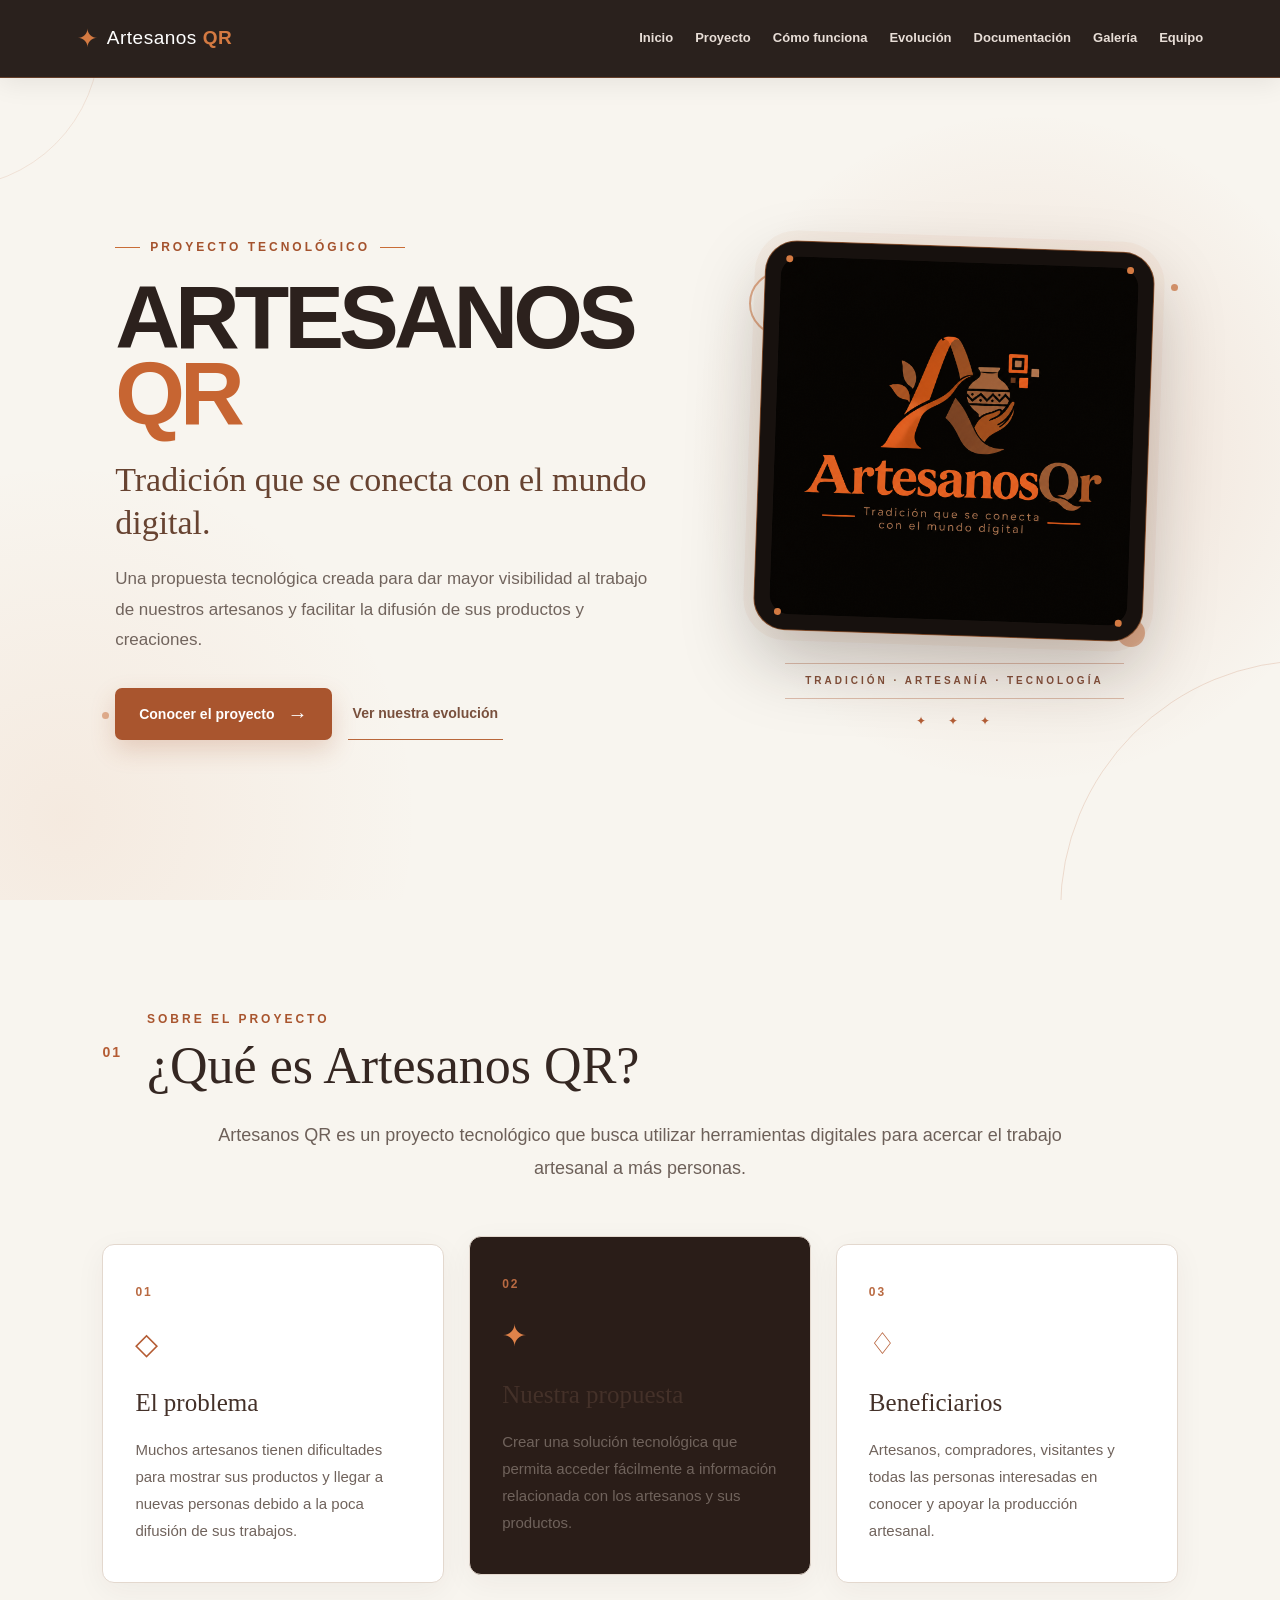
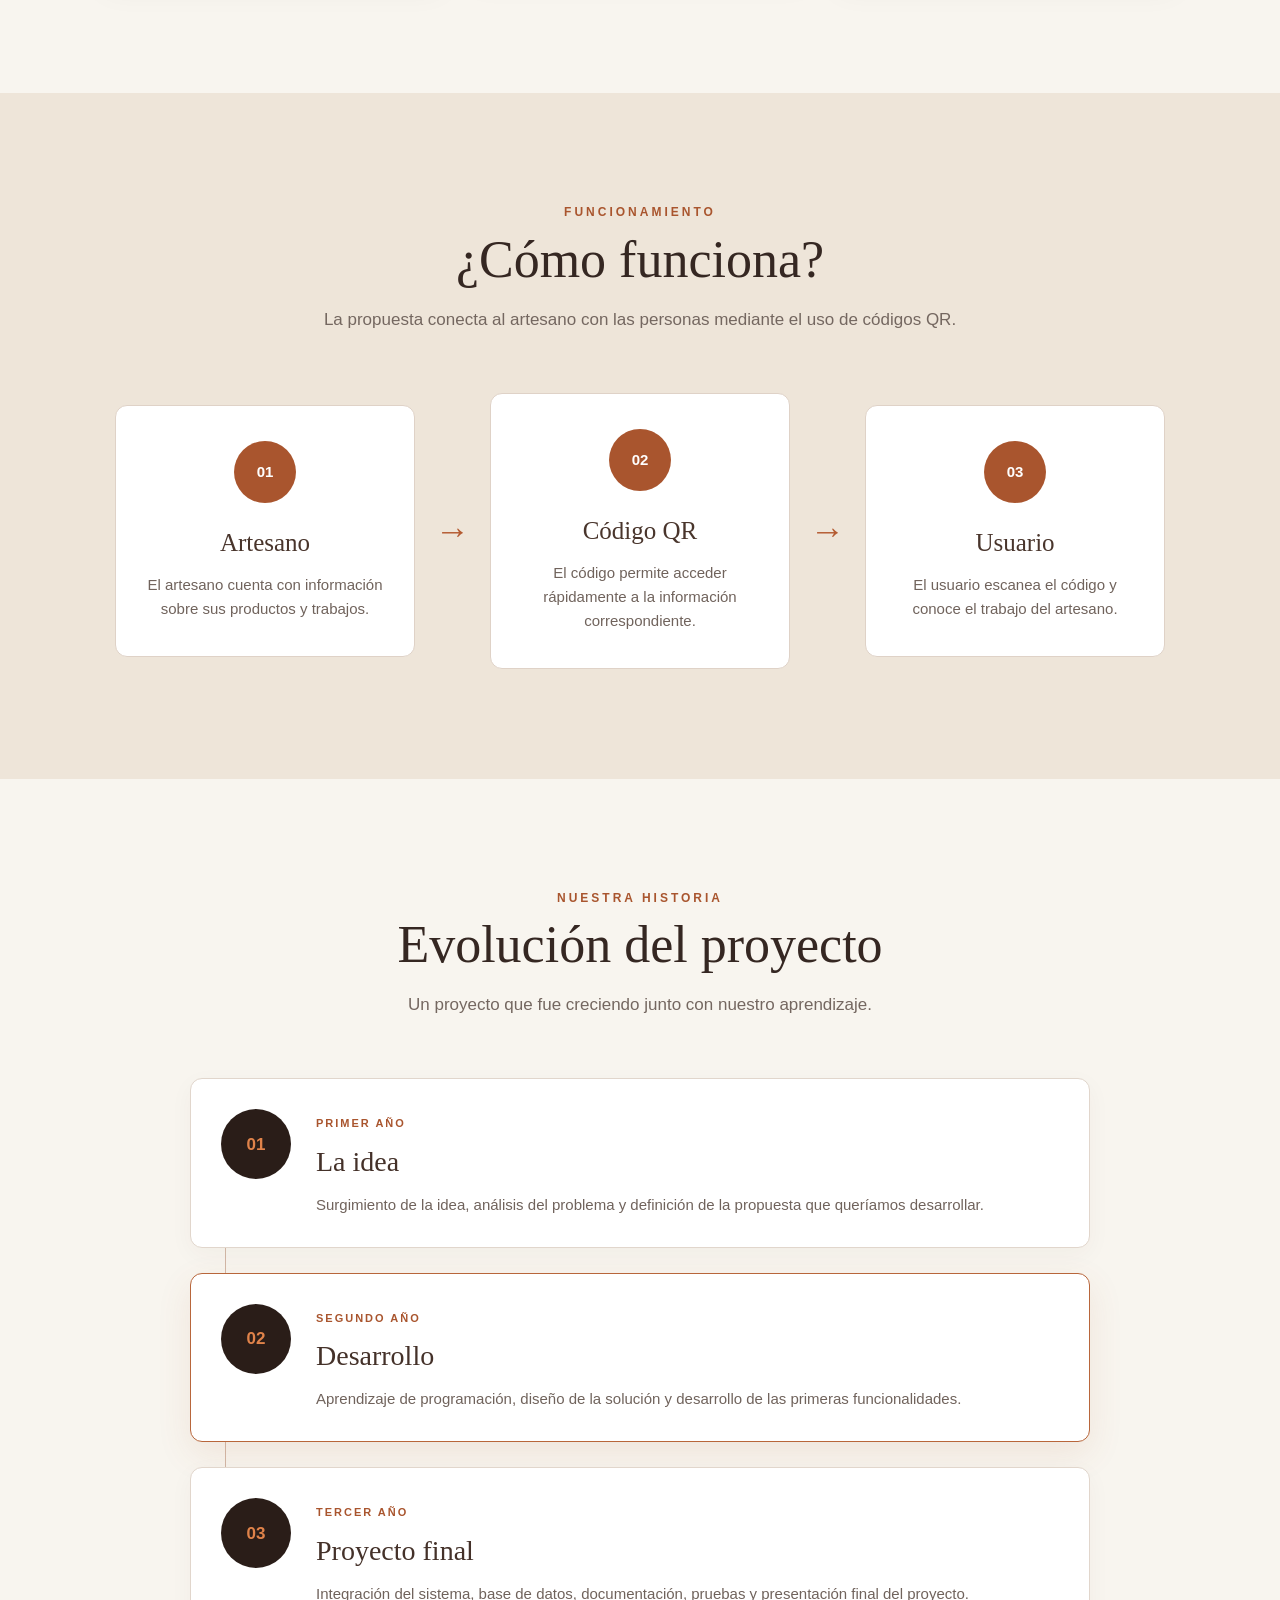
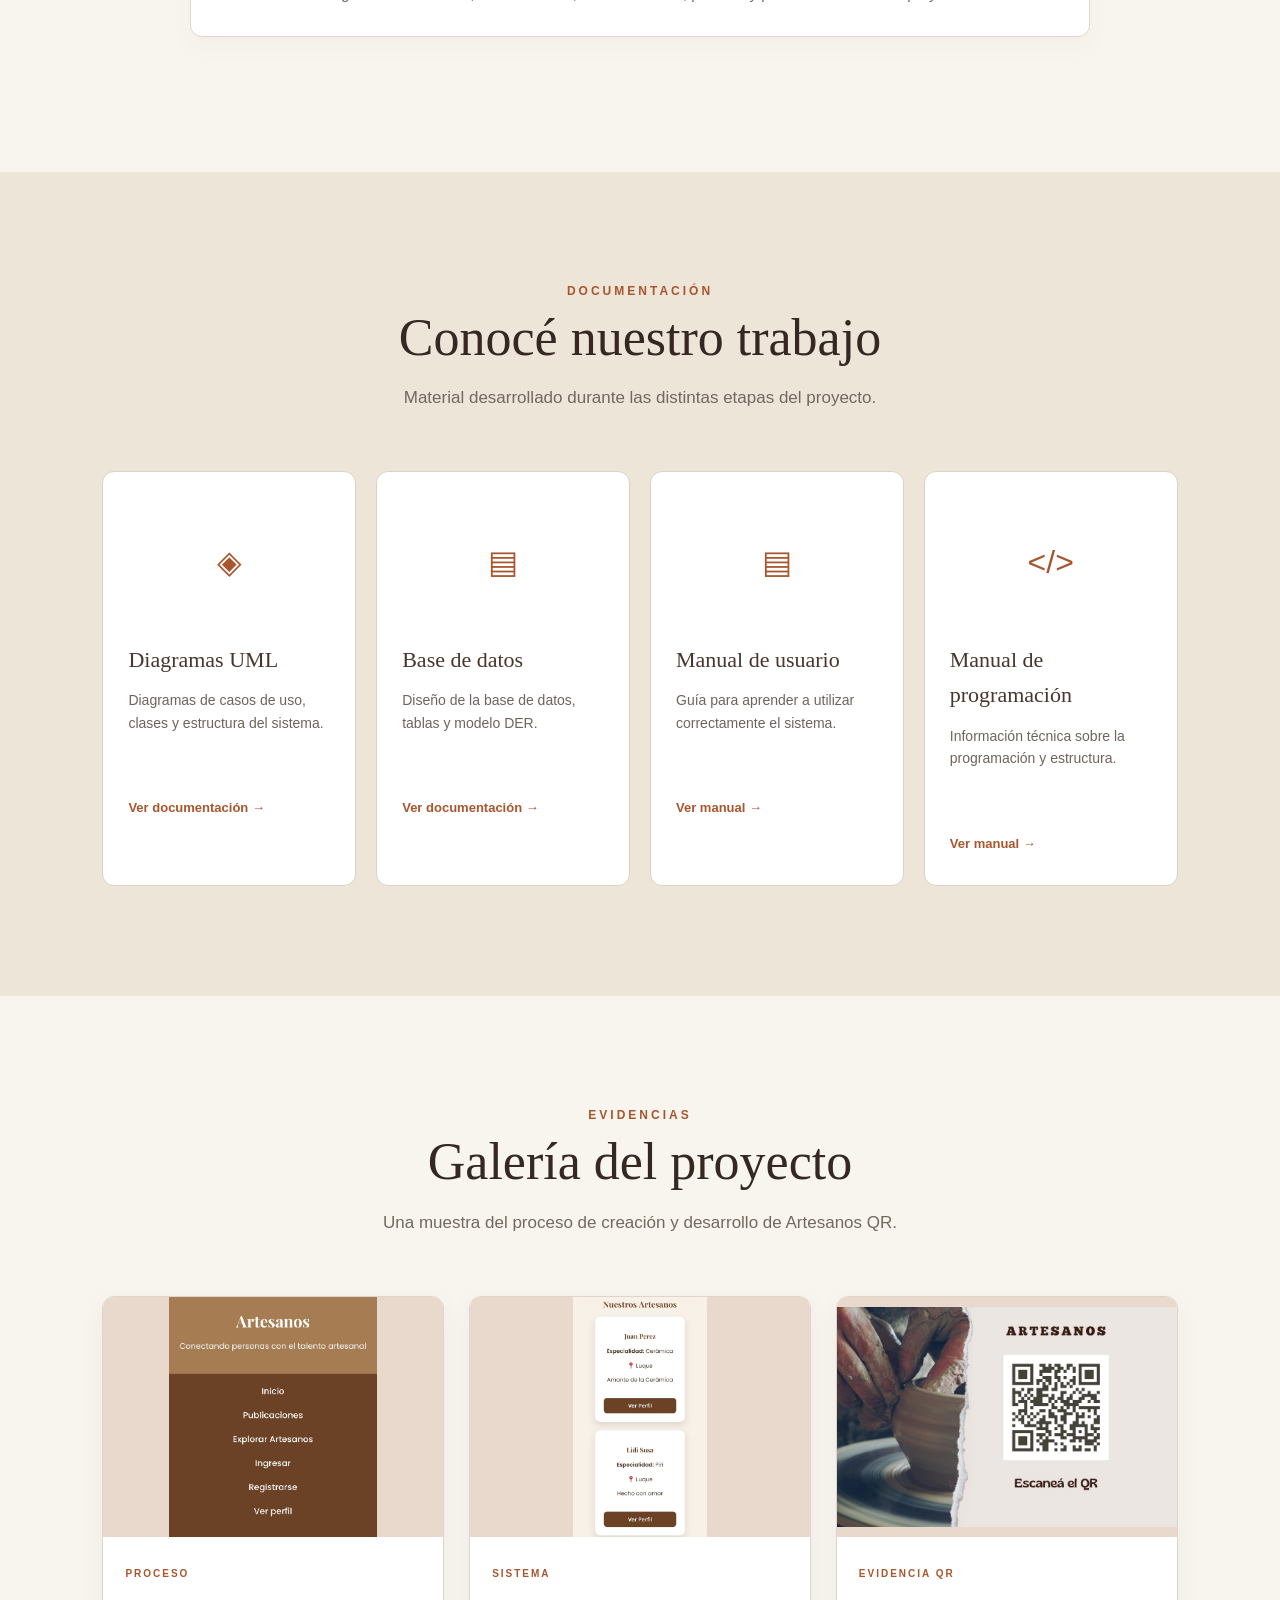
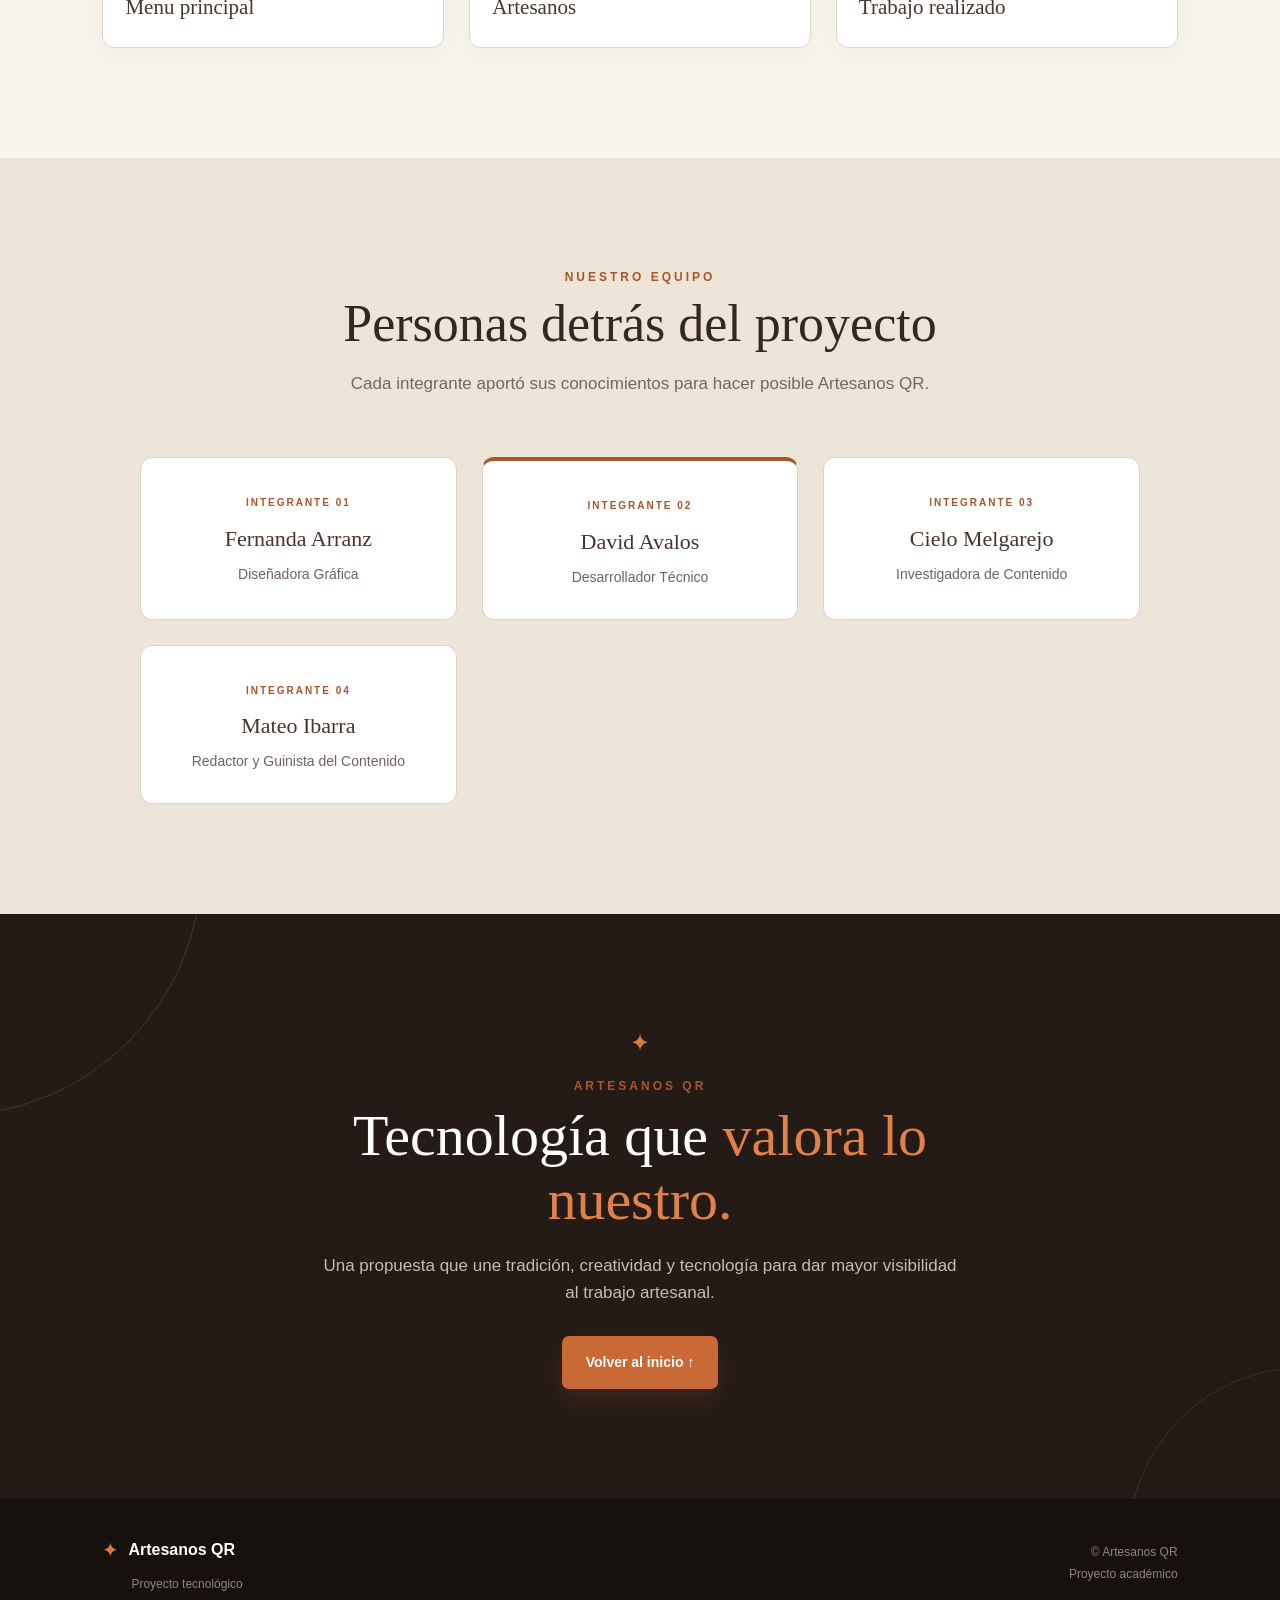
==== index.html @ 327ef27e "Add files via upload" ====
<!DOCTYPE html>
<html lang="es">

<head>

    <meta charset="UTF-8">

    <meta name="viewport" content="width=device-width, initial-scale=1.0">

    <meta
        name="description"
        content="Artesanos QR - Proyecto tecnologico para dar mayor visibilidad al trabajo artesanal."
    >

    <title>Artesanos QR | Proyecto Tecnologico</title>

    <link rel="stylesheet" href="estilos.css">

</head>


<body>


    <!-- ==================================================
         NAVEGACIÓN
    =================================================== -->

    <header class="navbar">

        <a href="#inicio" class="marca">

            <span class="marca-simbolo">✦</span>

            <span class="marca-texto">
                Artesanos <strong>QR</strong>
            </span>

        </a>


        <nav class="menu">

            <a href="#inicio">Inicio</a>

            <a href="#proyecto">Proyecto</a>

            <a href="#funciona">Cómo funciona</a>

            <a href="#evolucion">Evolución</a>

            <a href="#documentacion">Documentación</a>

            <a href="#galeria">Galería</a>

            <a href="#equipo">Equipo</a>

        </nav>

    </header>



    <!-- ==================================================
         CONTENIDO PRINCIPAL
    =================================================== -->

    <main>


        <!-- ==================================================
             PORTADA
        =================================================== -->

        <section id="inicio" class="hero">


            <!-- DECORACIONES DE FONDO -->

            <div class="forma forma-1"></div>

            <div class="forma forma-2"></div>

            <div class="punto punto-1"></div>

            <div class="punto punto-2"></div>


            <!-- TEXTO -->

            <div class="hero-contenido">

                <div class="pequeno-titulo">

                    <span></span>

                    PROYECTO TECNOLÓGICO

                    <span></span>

                </div>


                <h1>

                    ARTESANOS

                    <strong>QR</strong>

                </h1>


                <h2>
                    Tradición que se conecta
                    con el mundo digital.
                </h2>


                <p class="hero-descripcion">

                    Una propuesta tecnológica creada para
                    dar mayor visibilidad al trabajo de nuestros
                    artesanos y facilitar la difusión de sus
                    productos y creaciones.

                </p>


                <div class="hero-botones">

                    <a href="#proyecto" class="boton">

                        Conocer el proyecto

                        <span>→</span>

                    </a>


                    <a href="#evolucion" class="boton-secundario">

                        Ver nuestra evolución

                    </a>

                </div>

            </div>



            <!-- LOGO -->

            <div class="hero-logo">


                <div class="ornamento ornamento-1"></div>

                <div class="ornamento ornamento-2"></div>


                <div class="logo-marco">

                    <div class="logo-linea">

                        <span></span>

                        <span></span>

                    </div>


                    <img
                        src="img/logo.png"
                        alt="Logo de Artesanos QR"
                        class="logo-principal"
                    >


                    <div class="logo-linea">

                        <span></span>

                        <span></span>

                    </div>

                </div>


                <p class="frase-logo">

                    TRADICIÓN · ARTESANÍA · TECNOLOGÍA

                </p>


                <div class="estrellitas">

                    ✦ &nbsp; ✦ &nbsp; ✦

                </div>

            </div>

        </section>



        <!-- ==================================================
             PROYECTO
        =================================================== -->

        <section id="proyecto" class="seccion">


            <div class="encabezado-seccion">

                <span class="numero-seccion">
                    01
                </span>

                <div>

                    <p class="etiqueta">
                        SOBRE EL PROYECTO
                    </p>

                    <h2>
                        ¿Qué es Artesanos QR?
                    </h2>

                </div>

            </div>


            <p class="introduccion">

                Artesanos QR es un proyecto tecnológico que busca
                utilizar herramientas digitales para acercar el
                trabajo artesanal a más personas.

            </p>


            <div class="tarjetas">


                <article class="tarjeta">

                    <div class="tarjeta-numero">
                        01
                    </div>

                    <div class="tarjeta-icono">
                        ◇
                    </div>

                    <h3>
                        El problema
                    </h3>

                    <p>

                        Muchos artesanos tienen dificultades para
                        mostrar sus productos y llegar a nuevas
                        personas debido a la poca difusión de
                        sus trabajos.

                    </p>

                </article>



                <article class="tarjeta tarjeta-destacada">

                    <div class="tarjeta-numero">
                        02
                    </div>

                    <div class="tarjeta-icono">
                        ✦
                    </div>

                    <h3>
                        Nuestra propuesta
                    </h3>

                    <p>

                        Crear una solución tecnológica que permita
                        acceder fácilmente a información relacionada
                        con los artesanos y sus productos.

                    </p>

                </article>



                <article class="tarjeta">

                    <div class="tarjeta-numero">
                        03
                    </div>

                    <div class="tarjeta-icono">
                        ♢
                    </div>

                    <h3>
                        Beneficiarios
                    </h3>

                    <p>

                        Artesanos, compradores, visitantes y todas
                        las personas interesadas en conocer y apoyar
                        la producción artesanal.

                    </p>

                </article>


            </div>

        </section>



        <!-- ==================================================
             CÓMO FUNCIONA
        =================================================== -->

        <section id="funciona" class="seccion seccion-crema">


            <div class="titulo-centro">

                <p class="etiqueta">
                    FUNCIONAMIENTO
                </p>

                <h2>
                    ¿Cómo funciona?
                </h2>

                <p>

                    La propuesta conecta al artesano con las
                    personas mediante el uso de códigos QR.

                </p>

            </div>


            <div class="pasos">


                <article class="paso">

                    <div class="paso-circulo">
                        01
                    </div>

                    <h3>
                        Artesano
                    </h3>

                    <p>

                        El artesano cuenta con información
                        sobre sus productos y trabajos.

                    </p>

                </article>


                <div class="paso-flecha">
                    →
                </div>


                <article class="paso">

                    <div class="paso-circulo">
                        02
                    </div>

                    <h3>
                        Código QR
                    </h3>

                    <p>

                        El código permite acceder rápidamente
                        a la información correspondiente.

                    </p>

                </article>


                <div class="paso-flecha">
                    →
                </div>


                <article class="paso">

                    <div class="paso-circulo">
                        03
                    </div>

                    <h3>
                        Usuario
                    </h3>

                    <p>

                        El usuario escanea el código y conoce
                        el trabajo del artesano.

                    </p>

                </article>


            </div>

        </section>



        <!-- ==================================================
             EVOLUCIÓN
        =================================================== -->

        <section id="evolucion" class="seccion">


            <div class="titulo-centro">

                <p class="etiqueta">
                    NUESTRA HISTORIA
                </p>

                <h2>
                    Evolución del proyecto
                </h2>

                <p>

                    Un proyecto que fue creciendo junto con
                    nuestro aprendizaje.

                </p>

            </div>


            <div class="timeline">


                <article class="timeline-item">

                    <div class="timeline-año">
                        01
                    </div>

                    <div class="timeline-contenido">

                        <span>
                            PRIMER AÑO
                        </span>

                        <h3>
                            La idea
                        </h3>

                        <p>

                            Surgimiento de la idea, análisis del
                            problema y definición de la propuesta
                            que queríamos desarrollar.

                        </p>

                    </div>

                </article>



                <article class="timeline-item timeline-destacado">

                    <div class="timeline-año">
                        02
                    </div>

                    <div class="timeline-contenido">

                        <span>
                            SEGUNDO AÑO
                        </span>

                        <h3>
                            Desarrollo
                        </h3>

                        <p>

                            Aprendizaje de programación, diseño
                            de la solución y desarrollo de las
                            primeras funcionalidades.

                        </p>

                    </div>

                </article>



                <article class="timeline-item">

                    <div class="timeline-año">
                        03
                    </div>

                    <div class="timeline-contenido">

                        <span>
                            TERCER AÑO
                        </span>

                        <h3>
                            Proyecto final
                        </h3>

                        <p>

                            Integración del sistema, base de datos,
                            documentación, pruebas y presentación
                            final del proyecto.

                        </p>

                    </div>

                </article>


            </div>

        </section>



        <!-- ==================================================
             DOCUMENTACIÓN
        =================================================== -->

        <section id="documentacion" class="seccion seccion-crema">


            <div class="titulo-centro">

                <p class="etiqueta">
                    DOCUMENTACIÓN
                </p>

                <h2>
                    Conocé nuestro trabajo
                </h2>

                <p>

                    Material desarrollado durante las distintas
                    etapas del proyecto.

                </p>

            </div>


            <div class="documentos">


                <article class="documento">

                    <div class="documento-icono">
                        ◈
                    </div>

                    <h3>
                        Diagramas UML
                    </h3>

                    <p>

                        Diagramas de casos de uso,
                        clases y estructura del sistema.

                    </p>

                    <button type="button" class="boton-documentacion" onclick="abrirUML()">Ver documentación →</button>

                </article>



                <article class="documento">

                    <div class="documento-icono">
                         ▤
                    </div>

                    <h3>
                        Base de datos
                    </h3>

                    <p>
                        Diseño de la base de datos,
                        tablas y modelo DER.
                    </p>

                   
                    <button class="boton-documentacion" onclick="abrirDER()">
                          Ver documentación →
                    </button>

                </article>



                <article class="documento">

                    <div class="documento-icono">
                        ▤
                    </div>

                    <h3>
                        Manual de usuario
                    </h3>

                    <p>

                        Guía para aprender a utilizar
                        correctamente el sistema.

                    </p>
                    <button class="boton-documentacion" onclick="abrirManualUsuario()"> 
    Ver manual →
</button>

                </article>



               <article class="documento">

    <div class="documento-icono"> 
        &lt;/&gt; 
    </div> 

    <h3> 
        Manual de programación 
    </h3> 

    <p> 
        Información técnica sobre la 
        programación y estructura. 
    </p> 

    <button class="boton-documentacion" onclick="abrirManualProgramacion()"> 
        Ver manual →
    </button> 

</article>


            </div>

        </section>



        <!-- ==================================================
             GALERÍA
        =================================================== -->

        
<!-- GALERÍA -->
<section id="galeria" class="seccion">

    <div class="titulo-centro">
        <p class="etiqueta">EVIDENCIAS</p>
        <h2>Galería del proyecto</h2>
        <p>
            Una muestra del proceso de creación
            y desarrollo de Artesanos QR.
        </p>
    </div>

    <div class="galeria">

        <!-- IMAGEN 01 -->
        <article class="galeria-card">
            <div class="galeria-imagen">
                <img src="img/artesanos_menu.png"
                     alt="Menú principal de Artesanos QR">
            </div>

            <div class="galeria-texto">
                <span>PROCESO</span>
                <h3>Menu principal</h3>
            </div>
        </article>

        <!-- IMAGEN 02 -->
        <article class="galeria-card">
            <div class="galeria-imagen">
                <img src="img/nuestros_artesanos.png"
                     alt="Perfiles de nuestros artesanos">
            </div>

            <div class="galeria-texto">
                <span>SISTEMA</span>
                <h3>Artesanos</h3>
            </div>
        </article>

        <!-- IMAGEN 03 -->
        <article class="galeria-card">
            <div class="galeria-imagen">
                <img src="img/artesanos_qr.png"
                     alt="Trabajo realizado con código QR">
            </div>

            <div class="galeria-texto">
                <span>EVIDENCIA QR</span>
                <h3>Trabajo realizado</h3>
            </div>
        </article>

    </div>

</section>



        <!-- ==================================================
             EQUIPO
        =================================================== -->

        <section id="equipo" class="seccion seccion-crema">


            <div class="titulo-centro">

                <p class="etiqueta">
                    NUESTRO EQUIPO
                </p>

                <h2>
                    Personas detrás del proyecto
                </h2>

                <p>

                    Cada integrante aportó sus conocimientos
                    para hacer posible Artesanos QR.

                </p>

            </div>


            <div class="equipo">


                <article class="integrante">

                  
                    <span>
                        INTEGRANTE 01
                    </span>

                    <h3>
                        Fernanda Arranz
                    </h3>

                    <p>
                        Diseñadora Gráfica
                    </p>

                </article>



                <article class="integrante integrante-principal">

                

                    <span>
                        INTEGRANTE 02
                    </span>

                    <h3>
                        David Avalos
                    </h3>

                    <p>
                        Desarrollador Técnico
                    </p>

                </article>



                <article class="integrante">

                 

                    <span>
                        INTEGRANTE 03
                    </span>

                    <h3>
                        Cielo Melgarejo
                    </h3>

                    <p>
                        Investigadora de Contenido
                    </p>

                </article>


                  <article class="integrante">

                 

                    <span>
                        INTEGRANTE 04
                    </span>

                    <h3>
                        Mateo Ibarra
                    </h3>

                    <p>
                        Redactor y Guinista del Contenido
                    </p>

                </article>


            </div>

        </section>



        <!-- ==================================================
             CIERRE
        =================================================== -->

        <section class="cierre">


            <div class="cierre-decoracion">
                ✦
            </div>


            <p class="etiqueta">
                ARTESANOS QR
            </p>


            <h2>
                Tecnología que
                <span>valora lo nuestro.</span>
            </h2>


            <p>

                Una propuesta que une tradición, creatividad
                y tecnología para dar mayor visibilidad
                al trabajo artesanal.

            </p>


            <a href="#inicio" class="boton boton-claro">

                Volver al inicio

                ↑

            </a>


        </section>

    </main>



    <!-- ==================================================
         FOOTER
    =================================================== -->

    <footer class="footer">


        <div class="footer-marca">

            <span>✦</span>

            <strong>
                Artesanos QR
            </strong>

            <p>
                Proyecto tecnológico
            </p>

        </div>


        <div class="footer-info">

            <p>
                © <span id="anio"></span> Artesanos QR
            </p>

            <p>
                Proyecto académico
            </p>

        </div>


    </footer>



    <!-- JAVASCRIPT -->

    <script src="script.js"></script>


<!-- VENTANA DEL DER -->
<div id="ventanaDER" class="ventana-der">

    <div class="contenido-der">

        <button class="cerrar-der" onclick="cerrarDER()">×</button>

        <h2>Diagrama Entidad-Relación</h2>

        <img src="img/DER.png" alt="Diagrama Entidad-Relación">

    </div>

</div>

<script>
function abrirDER() {
    document.getElementById("ventanaDER").style.display = "flex";
}

function cerrarDER() {
    document.getElementById("ventanaDER").style.display = "none";
}
</script>
<!-- VENTANA DEL MANUAL DE PROGRAMACIÓN -->

<!-- ==================================================
     VENTANA DEL MANUAL DE PROGRAMACIÓN
================================================== -->

<div id="ventanaManualProgramacion" class="ventana-manual">

    <div class="contenido-manual">

        <button class="cerrar-manual"
                onclick="cerrarManualProgramacion()">
            ×
        </button>


        <h2>Manual de Programación</h2>

        <p class="subtitulo-manual">
            Proyecto Tecnológico Artesanos QR
        </p>


        <!-- INTRODUCCIÓN -->

        <section class="manual-seccion">

            <h3>1. Introducción</h3>

            <p>
                El presente Manual de Programación tiene como finalidad
                documentar los aspectos técnicos utilizados durante el
                desarrollo del proyecto Artesanos QR.
            </p>

            <p>
                En este manual se describe la estructura del proyecto,
                los lenguajes utilizados, la organización de los archivos
                y el funcionamiento de los principales componentes
                programados.
            </p>

        </section>


        <!-- OBJETIVOS -->

        <section class="manual-seccion">

            <h3>2. Objetivos del manual</h3>

            <p>
                El objetivo de este manual es facilitar la comprensión
                de la programación utilizada en el proyecto y permitir
                que otros integrantes puedan comprender, mantener y
                modificar el sistema.
            </p>

            <ul>

                <li>
                    Explicar la estructura general del proyecto.
                </li>

                <li>
                    Identificar las tecnologías utilizadas.
                </li>

                <li>
                    Explicar la función de los archivos principales.
                </li>

                <li>
                    Describir las funciones JavaScript.
                </li>

                <li>
                    Facilitar futuras modificaciones.
                </li>

            </ul>

        </section>


        <!-- TECNOLOGÍAS -->

        <section class="manual-seccion">

            <h3>3. Tecnologías utilizadas</h3>

            <p>
                Para el desarrollo de Artesanos QR se utilizaron
                tecnologías fundamentales para la creación de
                aplicaciones web.
            </p>


            <h4>HTML</h4>

            <p>
                HTML se utiliza para construir la estructura de la
                página web. Permite organizar títulos, párrafos,
                botones, imágenes, enlaces, secciones y otros
                elementos que forman parte de la interfaz.
            </p>


            <h4>CSS</h4>

            <p>
                CSS se utiliza para controlar la apariencia visual
                del proyecto. Permite establecer colores, tamaños,
                espacios, tipografías, posiciones, fondos,
                tarjetas, botones y ventanas emergentes.
            </p>


            <h4>JavaScript</h4>

            <p>
                JavaScript se utiliza para agregar interactividad
                al sitio web. En este proyecto permite controlar
                acciones como abrir y cerrar ventanas emergentes.
            </p>

        </section>


        <!-- ESTRUCTURA -->

        <section class="manual-seccion">

            <h3>4. Estructura del proyecto</h3>

            <p>
                El proyecto se encuentra organizado mediante
                diferentes archivos y carpetas.
            </p>

            <pre>
ArtesanosQR/
│
├── index.html
├── estilos.css
├── script.js
│
├── img/
│   ├── logo.png
│   └── DER.png
│
└── documentos/
            </pre>

            <p>
                Esta organización permite separar la estructura,
                el diseño, la programación y los recursos gráficos
                del proyecto.
            </p>

        </section>


        <!-- HTML -->

        <section class="manual-seccion">

            <h3>5. Programación HTML</h3>

            <p>
                El archivo index.html contiene la estructura principal
                de Artesanos QR.
            </p>

            <p>
                Dentro del documento se encuentran diferentes
                secciones, entre ellas Inicio, Proyecto, Cómo funciona,
                Evolución, Documentación, Galería y Equipo.
            </p>

            <p>
                También se utilizan elementos como
                <strong>section</strong>, <strong>article</strong>,
                <strong>div</strong>, <strong>button</strong>,
                <strong>img</strong> y <strong>a</strong> para
                organizar el contenido.
            </p>

        </section>


        <!-- CSS -->

        <section class="manual-seccion">

            <h3>6. Programación CSS</h3>

            <p>
                El archivo estilos.css contiene las reglas que
                determinan el diseño visual de la página.
            </p>

            <p>
                Se utilizan clases CSS para controlar la apariencia
                de las secciones, tarjetas, botones, textos,
                imágenes, navegación y ventanas emergentes.
            </p>

            <p>
                La separación entre HTML y CSS permite modificar
                la apariencia del proyecto sin alterar directamente
                la estructura del contenido.
            </p>

        </section>


        <!-- JAVASCRIPT -->

        <section class="manual-seccion">

            <h3>7. Programación JavaScript</h3>

            <p>
                JavaScript permite agregar comportamiento dinámico
                a la página web.
            </p>

            <p>
                En Artesanos QR se utiliza JavaScript principalmente
                para controlar las ventanas emergentes de la
                documentación.
            </p>


            <pre>
function abrirManualProgramacion() {

    document.getElementById(
        "ventanaManualProgramacion"
    ).style.display = "flex";

}


function cerrarManualProgramacion() {

    document.getElementById(
        "ventanaManualProgramacion"
    ).style.display = "none";

}
            </pre>

        </section>


        <!-- VENTANAS -->

        <section class="manual-seccion">

            <h3>8. Ventanas emergentes</h3>

            <p>
                Las ventanas emergentes permiten mostrar información
                adicional sin abandonar la página principal.
            </p>

            <p>
                Para implementar una ventana emergente se combinan
                HTML, CSS y JavaScript.
            </p>

            <p>
                HTML crea el contenido de la ventana, CSS establece
                su diseño y JavaScript controla las acciones de
                apertura y cierre.
            </p>

        </section>


        <!-- DER -->

        <section class="manual-seccion">

            <h3>9. Diagrama Entidad-Relación</h3>

            <p>
                El proyecto incorpora un Diagrama Entidad-Relación
                utilizado para representar visualmente la estructura
                de los datos y las relaciones entre las entidades
                consideradas en el sistema.
            </p>

            <p>
                La imagen del DER se encuentra almacenada dentro
                de la carpeta de imágenes del proyecto.
            </p>

        </section>


        <!-- BASE DE DATOS -->

        <section class="manual-seccion">

            <h3>10. Base de datos</h3>

            <p>
                La base de datos está destinada a organizar la
                información necesaria para el funcionamiento del
                sistema.
            </p>

            <p>
                Su estructura puede incluir información relacionada
                con artesanos, productos y otros elementos definidos
                para el proyecto.
            </p>

        </section>


        <!-- ORGANIZACIÓN -->

        <section class="manual-seccion">

            <h3>11. Organización del código</h3>

            <p>
                El código se organiza separando las responsabilidades
                principales del proyecto.
            </p>

            <ul>

                <li>
                    <strong>HTML:</strong> estructura y contenido.
                </li>

                <li>
                    <strong>CSS:</strong> diseño y presentación visual.
                </li>

                <li>
                    <strong>JavaScript:</strong> interacción y
                    comportamiento.
                </li>

                <li>
                    <strong>Imágenes:</strong> recursos gráficos.
                </li>

            </ul>

        </section>


        <!-- PRUEBAS -->

        <section class="manual-seccion">

            <h3>12. Pruebas y verificación</h3>

            <p>
                Durante el desarrollo se realizan pruebas para
                verificar que los diferentes componentes funcionen
                correctamente.
            </p>

            <ul>

                <li>Prueba de navegación.</li>

                <li>Prueba de botones.</li>

                <li>Prueba de ventanas emergentes.</li>

                <li>Prueba de imágenes.</li>

                <li>Prueba de enlaces.</li>

                <li>Prueba de funcionamiento general.</li>

            </ul>

        </section>


        <!-- MANTENIMIENTO -->

        <section class="manual-seccion">

            <h3>13. Mantenimiento</h3>

            <p>
                Para realizar modificaciones futuras se recomienda
                mantener organizados los archivos y conservar la
                estructura establecida del proyecto.
            </p>

            <p>
                Antes de realizar cambios importantes se recomienda
                comprobar el funcionamiento de la página y verificar
                que las modificaciones no afecten otras funciones.
            </p>

        </section>


        <!-- CONCLUSIÓN -->

        <section class="manual-seccion">

            <h3>14. Conclusión</h3>

            <p>
                El Manual de Programación permite comprender la
                estructura técnica de Artesanos QR y facilita el
                mantenimiento y evolución del proyecto.
            </p>

            <p>
                El desarrollo integra conocimientos de HTML, CSS y
                JavaScript para construir una página web organizada,
                funcional e interactiva.
            </p>

        </section>


    </div>

</div>


<!-- JAVASCRIPT DEL MANUAL DE PROGRAMACIÓN -->

<script>

function abrirManualProgramacion() {

    document.getElementById("ventanaManualProgramacion").style.display = "flex";

}


function cerrarManualProgramacion() {

    document.getElementById("ventanaManualProgramacion").style.display = "none";

}

</script>
<!-- ==================================================
     VENTANA DEL MANUAL DE USUARIO
================================================== -->

<div id="ventanaManualUsuario" class="ventana-manual">

    <div class="contenido-manual">

        <button class="cerrar-manual"
                onclick="cerrarManualUsuario()">
            ×
        </button>


        <h2>Manual de Usuario</h2>

        <p class="subtitulo-manual">
            Proyecto Tecnológico Artesanos QR
        </p>


        <!-- INTRODUCCIÓN -->

        <section class="manual-seccion">

            <h3>1. Introducción</h3>

            <p>
                El presente Manual de Usuario tiene como finalidad
                explicar de manera sencilla el funcionamiento del
                sitio web Artesanos QR y orientar al usuario en el
                uso de sus principales secciones.
            </p>

            <p>
                En este manual se describen las diferentes opciones
                disponibles en el sitio y la forma correcta de
                navegar por ellas.
            </p>

        </section>


        <!-- OBJETIVO -->

        <section class="manual-seccion">

            <h3>2. Objetivo del manual</h3>

            <p>
                El objetivo de este manual es facilitar el uso del
                sitio web Artesanos QR, proporcionando indicaciones
                claras para que el usuario pueda acceder a la
                información disponible.
            </p>

        </section>


        <!-- ACCESO -->

        <section class="manual-seccion">

            <h3>3. Acceso al sitio web</h3>

            <p>
                Para utilizar Artesanos QR, el usuario debe abrir
                el archivo principal del proyecto en un navegador
                web compatible.
            </p>

            <p>
                Una vez cargada la página, se mostrará la pantalla
                principal del sitio y el usuario podrá comenzar
                a navegar por sus diferentes secciones.
            </p>

        </section>


        <!-- NAVEGACIÓN -->

        <section class="manual-seccion">

            <h3>4. Navegación principal</h3>

            <p>
                En la parte superior del sitio se encuentra el menú
                de navegación. Desde allí el usuario puede acceder
                rápidamente a las diferentes partes del proyecto.
            </p>

            <ul>

                <li>
                    <strong>Inicio:</strong> muestra la portada
                    principal del proyecto.
                </li>

                <li>
                    <strong>Proyecto:</strong> presenta información
                    sobre Artesanos QR y el problema que busca
                    solucionar.
                </li>

                <li>
                    <strong>Cómo funciona:</strong> explica el
                    funcionamiento de la propuesta mediante
                    códigos QR.
                </li>

                <li>
                    <strong>Evolución:</strong> muestra las etapas
                    de desarrollo del proyecto.
                </li>

                <li>
                    <strong>Documentación:</strong> permite acceder
                    a los documentos del proyecto.
                </li>

                <li>
                    <strong>Galería:</strong> presenta evidencias
                    relacionadas con el proyecto.
                </li>

                <li>
                    <strong>Equipo:</strong> muestra información
                    sobre los integrantes del proyecto.
                </li>

            </ul>

        </section>


        <!-- INICIO -->

        <section class="manual-seccion">

            <h3>5. Sección Inicio</h3>

            <p>
                La sección Inicio es la portada principal de
                Artesanos QR. En ella se presenta el nombre
                del proyecto, una breve descripción y botones
                para acceder a otras partes del sitio.
            </p>

            <p>
                El botón “Conocer el proyecto” permite desplazarse
                directamente hacia la sección donde se explica
                el proyecto.
            </p>

        </section>


        <!-- PROYECTO -->

        <section class="manual-seccion">

            <h3>6. Sección Proyecto</h3>

            <p>
                En esta sección se explica qué es Artesanos QR,
                cuál es el problema identificado, cuál es la
                propuesta tecnológica y quiénes pueden beneficiarse
                de ella.
            </p>

        </section>


        <!-- COMO FUNCIONA -->

        <section class="manual-seccion">

            <h3>7. Sección Cómo funciona</h3>

            <p>
                Esta sección explica de manera visual el proceso
                mediante el cual el artesano, el código QR y el
                usuario se relacionan.
            </p>

            <p>
                El usuario puede leer la información presentada
                en cada etapa para comprender el funcionamiento
                general de la propuesta.
            </p>

        </section>


        <!-- EVOLUCIÓN -->

        <section class="manual-seccion">

            <h3>8. Sección Evolución</h3>

            <p>
                En la sección Evolución se presentan las diferentes
                etapas por las que pasó el proyecto durante su
                desarrollo.
            </p>

            <p>
                Esta sección permite conocer cómo la idea inicial
                fue avanzando hasta convertirse en el proyecto
                actual.
            </p>

        </section>


        <!-- DOCUMENTACIÓN -->

        <section class="manual-seccion">

            <h3>9. Sección Documentación</h3>

            <p>
                La sección Documentación contiene diferentes
                materiales relacionados con el desarrollo
                del proyecto.
            </p>

            <p>
                El usuario puede seleccionar los botones
                correspondientes para consultar cada documento.
            </p>

            <ul>

                <li>
                    <strong>Diagramas UML:</strong> permite
                    consultar la documentación relacionada con
                    los diagramas del sistema.
                </li>

                <li>
                    <strong>Base de datos:</strong> permite
                    visualizar el Diagrama Entidad-Relación.
                </li>

                <li>
                    <strong>Manual de usuario:</strong> permite
                    consultar esta guía.
                </li>

                <li>
                    <strong>Manual de programación:</strong> permite
                    consultar la información técnica del proyecto.
                </li>

            </ul>

        </section>


        <!-- VENTANAS EMERGENTES -->

        <section class="manual-seccion">

            <h3>10. Ventanas emergentes</h3>

            <p>
                Algunos documentos del sitio se muestran mediante
                ventanas emergentes. Estas ventanas permiten
                consultar información adicional sin abandonar
                la página principal.
            </p>

            <p>
                Para cerrar una ventana emergente, el usuario debe
                seleccionar el botón “×” ubicado en la parte
                superior de la ventana.
            </p>

        </section>


        <!-- BASE DE DATOS -->

        <section class="manual-seccion">

            <h3>11. Consulta del Diagrama Entidad-Relación</h3>

            <p>
                Dentro de la sección Documentación se encuentra
                la opción “Base de datos”.
            </p>

            <p>
                Al seleccionar “Ver documentación”, se abrirá
                una ventana donde se muestra el Diagrama
                Entidad-Relación del proyecto.
            </p>

            <p>
                Para cerrar la ventana, se debe seleccionar
                el botón “×”.
            </p>

        </section>


        <!-- GALERÍA -->

        <section class="manual-seccion">

            <h3>12. Sección Galería</h3>

            <p>
                La sección Galería presenta imágenes o evidencias
                relacionadas con el proceso de creación y
                desarrollo de Artesanos QR.
            </p>

            <p>
                El usuario puede recorrer esta sección para
                observar el material visual disponible.
            </p>

        </section>


        <!-- EQUIPO -->

        <section class="manual-seccion">

            <h3>13. Sección Equipo</h3>

            <p>
                En esta sección se presenta información sobre
                las personas que participaron en el desarrollo
                del proyecto y las funciones realizadas por
                cada integrante.
            </p>

        </section>


        <!-- RECOMENDACIONES -->

        <section class="manual-seccion">

            <h3>14. Recomendaciones de uso</h3>

            <ul>

                <li>
                    Utilizar un navegador web actualizado.
                </li>

                <li>
                    Verificar que las imágenes del proyecto
                    se encuentren en la carpeta correspondiente.
                </li>

                <li>
                    No modificar los archivos del proyecto
                    sin realizar una copia de seguridad.
                </li>

                <li>
                    Comprobar que los botones funcionen
                    correctamente después de realizar cambios.
                </li>

            </ul>

        </section>


        <!-- SOLUCIÓN DE PROBLEMAS -->

        <section class="manual-seccion">

            <h3>15. Solución de problemas básicos</h3>

            <p>
                Si algún elemento del sitio no funciona
                correctamente, se recomienda comprobar que
                todos los archivos del proyecto se encuentren
                en sus respectivas carpetas.
            </p>

            <p>
                También se debe verificar que los nombres de
                los archivos y las rutas utilizadas en el código
                sean correctos.
            </p>

            <p>
                Si una ventana emergente no se abre, se debe
                comprobar que el botón y la función JavaScript
                correspondiente estén correctamente conectados.
            </p>

        </section>


        <!-- CONCLUSIÓN -->

        <section class="manual-seccion">

            <h3>16. Conclusión</h3>

            <p>
                El Manual de Usuario proporciona las indicaciones
                necesarias para utilizar y recorrer correctamente
                el sitio web Artesanos QR.
            </p>

            <p>
                Su finalidad es facilitar la navegación y permitir
                que cualquier usuario pueda consultar la información
                y documentación disponible en el proyecto.
            </p>

        </section>


    </div>

</div>


<!-- JAVASCRIPT DEL MANUAL DE USUARIO -->

<script>

function abrirManualUsuario() {

    document.getElementById("ventanaManualUsuario").style.display = "flex";

}


function cerrarManualUsuario() {

    document.getElementById("ventanaManualUsuario").style.display = "none";

}

</script>

<!-- ==================================================
     DOCUMENTACIÓN UML - ARTESANOS QR
     Diagramas conceptuales propuestos para el sistema
================================================== -->
<div id="ventanaUML" class="ventana-manual ventana-uml" role="dialog" aria-modal="true" aria-labelledby="tituloUML" aria-hidden="true">
  <div class="contenido-manual contenido-uml" tabindex="-1">
    <button type="button" class="cerrar-manual" onclick="cerrarUML()" aria-label="Cerrar diagramas UML">&times;</button>
    <p class="etiqueta">DOCUMENTACIÓN DEL PROYECTO</p>
    <h2 id="tituloUML">Diagramas UML</h2>
    <p class="subtitulo-manual">Artesanos QR · Modelado del sistema</p>
    <p class="uml-intro">Los diagramas UML (Lenguaje Unificado de Modelado) representan las funciones, los elementos y el comportamiento de un sistema. Los siguientes diagramas son una <strong>propuesta de diseño</strong> para Artesanos QR, basada en el propósito de conectar a los artesanos con los visitantes mediante códigos QR; no constituyen evidencia de funciones ya implementadas.</p>
    <div class="uml-pestanas" role="tablist" aria-label="Tipos de diagramas UML">
      <button type="button" class="uml-pestana activa" role="tab" id="tab-uml-casos" aria-selected="true" aria-controls="panel-uml-casos" onclick="mostrarUML('casos')">Casos de uso</button>
      <button type="button" class="uml-pestana" role="tab" id="tab-uml-clases" aria-selected="false" aria-controls="panel-uml-clases" onclick="mostrarUML('clases')">Clases</button>
      <button type="button" class="uml-pestana" role="tab" id="tab-uml-secuencia" aria-selected="false" aria-controls="panel-uml-secuencia" onclick="mostrarUML('secuencia')">Secuencia</button>
    </div>
    <section class="uml-panel" id="panel-uml-casos" role="tabpanel" aria-labelledby="tab-uml-casos">
      <h3>1. Diagrama de casos de uso</h3>
      <p>Describe las acciones que pueden realizar los actores dentro del sistema propuesto.</p>
      <div class="uml-diagrama"><img src="img/uml_casos_uso.svg" alt="Diagrama de casos de uso: el visitante escanea el QR, visualiza el perfil del artesano y consulta productos; el responsable gestiona información y genera el QR."></div>
      <h4>Actores</h4>
      <ul><li><strong>Visitante o comprador:</strong> persona que escanea el código QR para conocer al artesano y sus productos.</li><li><strong>Responsable del contenido:</strong> persona encargada de registrar o actualizar la información publicada. Es un rol previsto en el diseño.</li></ul>
      <h4>Casos de uso</h4>
      <ul><li><strong>Escanear QR:</strong> abrir el enlace asociado al código con un dispositivo.</li><li><strong>Consultar perfil:</strong> visualizar nombre, presentación y datos del artesano.</li><li><strong>Consultar productos:</strong> conocer las creaciones y sus descripciones.</li><li><strong>Gestionar información:</strong> cargar o modificar perfiles y productos.</li><li><strong>Generar QR:</strong> disponer de un código asociado a un perfil para compartirlo.</li></ul>
    </section>
    <section class="uml-panel" id="panel-uml-clases" role="tabpanel" aria-labelledby="tab-uml-clases" hidden>
      <h3>2. Diagrama de clases</h3>
      <p>Propone una estructura lógica de clases, atributos y relaciones para organizar los datos de Artesanos QR. <strong>Es un modelo conceptual, no el esquema de una base de datos comprobada.</strong></p>
      <div class="uml-diagrama"><img src="img/uml_clases.svg" alt="Diagrama UML de clases con Artesano, Producto y CodigoQR, sus atributos básicos y relaciones."></div>
      <h4>Elementos del modelo</h4>
      <ul><li><strong>Artesano:</strong> idArtesano, nombre, descripción y contacto; puede publicar uno o varios productos.</li><li><strong>Producto:</strong> idProducto, nombre, descripción e imagen; pertenece a un artesano.</li><li><strong>CodigoQR:</strong> idQR y urlDestino; identifica el enlace hacia la información del artesano.</li></ul>
      <p><strong>Relaciones propuestas:</strong> un artesano puede tener varios productos (1 a 0..*) y un código QR puede dirigir a su perfil (1 a 0..1, según el diseño que se adopte).</p>
    </section>
    <section class="uml-panel" id="panel-uml-secuencia" role="tabpanel" aria-labelledby="tab-uml-secuencia" hidden>
      <h3>3. Diagrama de secuencia</h3>
      <p>Muestra el orden de los mensajes durante la consulta de información mediante un código QR.</p>
      <div class="uml-diagrama"><img src="img/uml_secuencia.svg" alt="Diagrama de secuencia: visitante escanea QR, el navegador solicita perfil al sistema, el sistema consulta información y muestra perfil y productos."></div>
      <h4>Flujo previsto</h4>
      <ol><li>El visitante escanea el código QR con su celular.</li><li>El navegador abre el enlace vinculado al código.</li><li>La aplicación solicita los datos del perfil del artesano.</li><li>El sistema obtiene la información correspondiente.</li><li>Se presenta el perfil y el catálogo de productos al visitante.</li></ol>
      <p>La consulta de datos se presenta como una posibilidad de arquitectura futura; los archivos proporcionados describen una web informativa y no permiten confirmar esta integración.</p>
    </section>
    <p class="uml-nota">Nota: estos diagramas sirven para presentar y explicar el diseño funcional propuesto. Deben ajustarse si el sistema definitivo dispone de otros módulos, roles o relaciones.</p>
  </div>
</div>
<script>
let focoAntesDeUML = null;
function abrirUML() {
  focoAntesDeUML = document.activeElement;
  const ventana = document.getElementById('ventanaUML');
  ventana.style.display = 'flex';
  ventana.setAttribute('aria-hidden', 'false');
  document.body.classList.add('uml-abierto');
  mostrarUML('casos');
  ventana.querySelector('.cerrar-manual').focus();
}
function cerrarUML() {
  const ventana = document.getElementById('ventanaUML');
  ventana.style.display = 'none';
  ventana.setAttribute('aria-hidden', 'true');
  document.body.classList.remove('uml-abierto');
  if (focoAntesDeUML && typeof focoAntesDeUML.focus === 'function') focoAntesDeUML.focus();
}
function mostrarUML(tipo) {
  ['casos', 'clases', 'secuencia'].forEach(function(id) {
    const activo = id === tipo;
    document.getElementById('panel-uml-' + id).hidden = !activo;
    const tab = document.getElementById('tab-uml-' + id);
    tab.classList.toggle('activa', activo);
    tab.setAttribute('aria-selected', String(activo));
  });
}
document.getElementById('ventanaUML').addEventListener('click', function(evento) {
  if (evento.target === this) cerrarUML();
});
document.addEventListener('keydown', function(evento) {
  const ventana = document.getElementById('ventanaUML');
  if (ventana.style.display !== 'flex') return;
  if (evento.key === 'Escape') cerrarUML();
  if (evento.key === 'Tab') {
    const controles = [...ventana.querySelectorAll('button:not([disabled])')].filter(e => e.offsetParent !== null);
    if (!controles.length) return;
    const primero = controles[0], ultimo = controles[controles.length - 1];
    if (evento.shiftKey && document.activeElement === primero) { evento.preventDefault(); ultimo.focus(); }
    else if (!evento.shiftKey && document.activeElement === ultimo) { evento.preventDefault(); primero.focus(); }
  }
});
</script>

</body>

</html>
---- estilos.css ----
/* ==================================================
   CONFIGURACIÓN GENERAL
================================================== */

* {
    margin: 0;
    padding: 0;
    box-sizing: border-box;
}


html {
    scroll-behavior: smooth;
}


body {
    font-family: "Segoe UI", Arial, Helvetica, sans-serif;

    background: #f8f5ef;

    color: #332923;

    line-height: 1.6;

    overflow-x: hidden;
}


a {
    text-decoration: none;
}


::selection {
    background: #c96d37;
    color: #ffffff;
}


/* ==================================================
   COLORES PRINCIPALES

   Marrón oscuro: #241a16
   Terracota:     #b85d32
   Naranja:       #d47a42
   Crema:         #f8f5ef
================================================== */



/* ==================================================
   NAVBAR
================================================== */

.navbar {

    position: sticky;

    top: 0;

    z-index: 1000;

    min-height: 78px;

    display: flex;

    align-items: center;

    justify-content: space-between;

    gap: 30px;

    padding: 10px 6%;

    background: rgba(36, 26, 22, 0.97);

    border-bottom: 1px solid rgba(212, 122, 66, 0.35);

    box-shadow:
        0 5px 25px rgba(0, 0, 0, 0.08);

    backdrop-filter: blur(10px);
}



/* MARCA */

.marca {

    display: flex;

    align-items: center;

    gap: 9px;

    color: #ffffff;

    white-space: nowrap;
}


.marca-simbolo {

    color: #d47a42;

    font-size: 25px;

    line-height: 1;
}


.marca-texto {

    font-size: 19px;

    letter-spacing: 0.5px;

    font-weight: 500;
}


.marca-texto strong {

    color: #d47a42;

    font-weight: 800;
}



/* MENÚ */

.menu {

    display: flex;

    align-items: center;

    justify-content: flex-end;

    gap: 22px;
}


.menu a {

    position: relative;

    color: #e8ded7;

    font-size: 13px;

    font-weight: 600;

    transition: color 0.3s ease;
}


.menu a::after {

    content: "";

    position: absolute;

    left: 0;

    bottom: -7px;

    width: 0;

    height: 2px;

    background: #d47a42;

    transition: width 0.3s ease;
}


.menu a:hover {

    color: #d47a42;
}


.menu a:hover::after {

    width: 100%;
}



/* ==================================================
   PORTADA
================================================== */

.hero {

    min-height: calc(100vh - 78px);

    position: relative;

    display: flex;

    align-items: center;

    justify-content: space-between;

    gap: 80px;

    padding: 80px 9%;

    overflow: hidden;

    background:

        radial-gradient(
            circle at 80% 45%,
            rgba(184, 93, 50, 0.15),
            transparent 30%
        ),

        radial-gradient(
            circle at 5% 90%,
            rgba(212, 122, 66, 0.09),
            transparent 25%
        ),

        #f8f5ef;
}



/* DECORACIONES */

.forma {

    position: absolute;

    border-radius: 50%;

    pointer-events: none;
}


.forma-1 {

    width: 500px;

    height: 500px;

    right: -280px;

    bottom: -260px;

    border: 1px solid rgba(184, 93, 50, 0.18);
}


.forma-2 {

    width: 300px;

    height: 300px;

    left: -200px;

    top: -190px;

    border: 1px solid rgba(184, 93, 50, 0.13);
}


.punto {

    position: absolute;

    width: 7px;

    height: 7px;

    border-radius: 50%;

    background: #c96d37;
}


.punto-1 {

    right: 8%;

    top: 25%;

    opacity: 0.7;
}


.punto-2 {

    left: 8%;

    bottom: 22%;

    opacity: 0.5;
}



/* ==================================================
   TEXTO HERO
================================================== */

.hero-contenido {

    position: relative;

    z-index: 3;

    max-width: 650px;
}


.pequeno-titulo {

    display: flex;

    align-items: center;

    gap: 10px;

    margin-bottom: 22px;

    color: #a4522d;

    font-size: 12px;

    font-weight: 800;

    letter-spacing: 3px;
}


.pequeno-titulo span {

    width: 25px;

    height: 1px;

    background: #c96d37;
}



.hero h1 {

    font-size: clamp(65px, 7vw, 105px);

    line-height: 0.85;

    letter-spacing: -5px;

    font-weight: 900;

    color: #2c211d;

    margin-bottom: 28px;
}


.hero h1 strong {

    display: block;

    color: #c76532;

    font-weight: 900;
}


.hero h2 {

    max-width: 600px;

    margin-bottom: 20px;

    font-family: Georgia, "Times New Roman", serif;

    font-size: clamp(25px, 3vw, 34px);

    line-height: 1.25;

    font-weight: 500;

    color: #674331;
}


.hero-descripcion {

    max-width: 590px;

    margin-bottom: 32px;

    color: #71645d;

    font-size: 17px;

    line-height: 1.8;
}



/* ==================================================
   BOTONES HERO
================================================== */

.hero-botones {

    display: flex;

    align-items: center;

    flex-wrap: wrap;

    gap: 16px;
}


.boton {

    display: inline-flex;

    align-items: center;

    gap: 13px;

    padding: 15px 24px;

    background: #a9552e;

    color: #ffffff;

    border-radius: 7px;

    font-size: 14px;

    font-weight: 700;

    box-shadow:
        0 10px 25px rgba(169, 85, 46, 0.22);

    transition: all 0.3s ease;
}


.boton span {

    font-size: 20px;

    line-height: 0;

    transition: transform 0.3s ease;
}


.boton:hover {

    background: #843f24;

    transform: translateY(-3px);

    box-shadow:
        0 15px 30px rgba(169, 85, 46, 0.28);
}


.boton:hover span {

    transform: translateX(5px);
}


.boton-secundario {

    padding: 14px 5px;

    color: #79503d;

    font-size: 14px;

    font-weight: 700;

    border-bottom: 1px solid #b9673b;

    transition: 0.3s;
}


.boton-secundario:hover {

    color: #a9552e;

    border-color: #a9552e;
}



/* ==================================================
   LOGO HERO
================================================== */

.hero-logo {

    position: relative;

    z-index: 3;

    width: 460px;

    min-width: 420px;

    display: flex;

    flex-direction: column;

    align-items: center;

    justify-content: center;
}


.logo-marco {

    width: 390px;

    height: 390px;

    position: relative;

    display: flex;

    align-items: center;

    justify-content: center;

    padding: 15px;

    background: #17110e;

    border: 1px solid rgba(212, 122, 66, 0.55);

    border-radius: 32px;

    box-shadow:

        0 30px 70px rgba(36, 26, 22, 0.25),

        0 0 0 10px rgba(184, 93, 50, 0.05);

    transform: rotate(2deg);

    transition:
        transform 0.4s ease,
        box-shadow 0.4s ease;
}


.logo-marco:hover {

    transform: rotate(0deg) translateY(-7px);

    box-shadow:

        0 40px 80px rgba(36, 26, 22, 0.28),

        0 0 0 10px rgba(184, 93, 50, 0.08);
}


.logo-principal {

    width: 100%;

    height: 100%;

    object-fit: contain;

    border-radius: 20px;

    position: relative;

    z-index: 2;
}



/* LÍNEAS DECORATIVAS */

.logo-linea {

    position: absolute;

    left: 20px;

    right: 20px;

    display: flex;

    justify-content: space-between;

    z-index: 3;

    pointer-events: none;
}


.logo-linea:first-child {

    top: 14px;
}


.logo-linea:last-child {

    bottom: 14px;
}


.logo-linea span {

    width: 7px;

    height: 7px;

    border-radius: 50%;

    background: #d47a42;
}



/* ORNAMENTOS */

.ornamento {

    position: absolute;

    border-radius: 50%;

    pointer-events: none;
}


.ornamento-1 {

    width: 65px;

    height: 65px;

    top: 25px;

    left: 5px;

    border: 2px solid #c96d37;

    opacity: 0.55;
}


.ornamento-2 {

    width: 28px;

    height: 28px;

    right: 20px;

    bottom: 85px;

    background: #c96d37;

    opacity: 0.5;
}


.frase-logo {

    margin-top: 27px;

    padding: 9px 20px;

    border-top: 1px solid rgba(169, 85, 46, 0.35);

    border-bottom: 1px solid rgba(169, 85, 46, 0.35);

    color: #85503a;

    font-size: 10px;

    font-weight: 800;

    letter-spacing: 3px;

    text-align: center;
}


.estrellitas {

    margin-top: 13px;

    color: #b45e36;

    font-size: 12px;

    letter-spacing: 3px;
}



/* ==================================================
   SECCIONES
================================================== */

.seccion {

    position: relative;

    padding: 110px 8%;
}


.seccion-crema {

    background: #eee5d9;
}



/* ==================================================
   ENCABEZADOS
================================================== */

.encabezado-seccion {

    max-width: 1100px;

    margin: 0 auto 25px;

    display: flex;

    align-items: center;

    gap: 25px;
}


.numero-seccion {

    color: #b45c34;

    font-size: 14px;

    font-weight: 800;

    letter-spacing: 2px;
}


.etiqueta {

    margin-bottom: 8px;

    color: #a9552e;

    font-size: 12px;

    font-weight: 800;

    letter-spacing: 3px;
}


.encabezado-seccion h2,
.titulo-centro h2 {

    color: #352722;

    font-family: Georgia, "Times New Roman", serif;

    font-size: clamp(35px, 5vw, 52px);

    line-height: 1.1;

    font-weight: 500;
}


.introduccion {

    max-width: 850px;

    margin: 0 auto 60px;

    color: #6d6059;

    font-size: 18px;

    text-align: center;

    line-height: 1.8;
}


.titulo-centro {

    max-width: 760px;

    margin: 0 auto 60px;

    text-align: center;
}


.titulo-centro > p:last-child {

    margin-top: 18px;

    color: #746760;

    font-size: 17px;
}



/* ==================================================
   TARJETAS
================================================== */

.tarjetas {

    max-width: 1150px;

    margin: auto;

    display: grid;

    grid-template-columns: repeat(3, 1fr);

    gap: 25px;
}


.tarjeta {

    position: relative;

    padding: 38px 32px;

    background: #ffffff;

    border: 1px solid #e3d8ce;

    border-radius: 12px;

    overflow: hidden;

    box-shadow:
        0 8px 30px rgba(65, 45, 35, 0.05);

    transition: all 0.35s ease;
}


.tarjeta::before {

    content: "";

    position: absolute;

    top: 0;

    left: 0;

    width: 100%;

    height: 4px;

    background: #a9552e;

    transform: scaleX(0);

    transform-origin: left;

    transition: transform 0.35s ease;
}


.tarjeta:hover {

    transform: translateY(-8px);

    box-shadow:
        0 18px 40px rgba(65, 45, 35, 0.10);
}


.tarjeta:hover::before {

    transform: scaleX(1);
}


.tarjeta-destacada {

    background: #2a1d18;

    color: #ffffff;

    transform: translateY(-8px);
}


.tarjeta-destacada h3 {

    color: #ffffff;
}


.tarjeta-destacada p {

    color: #cfc0b8;
}


.tarjeta-numero {

    color: #b96a42;

    font-size: 12px;

    font-weight: 800;

    letter-spacing: 2px;

    margin-bottom: 18px;
}


.tarjeta-icono {

    margin-bottom: 15px;

    color: #b45b32;

    font-size: 30px;
}


.tarjeta-destacada .tarjeta-icono {

    color: #e0834a;
}


.tarjeta h3 {

    margin-bottom: 13px;

    color: #443129;

    font-family: Georgia, "Times New Roman", serif;

    font-size: 25px;

    font-weight: 500;
}


.tarjeta p {

    color: #70635c;

    font-size: 15px;

    line-height: 1.8;
}



/* ==================================================
   PASOS
================================================== */

.pasos {

    max-width: 1050px;

    margin: auto;

    display: flex;

    align-items: center;

    justify-content: center;

    gap: 20px;
}


.paso {

    flex: 1;

    padding: 35px 28px;

    text-align: center;

    background: #ffffff;

    border: 1px solid #dfd2c7;

    border-radius: 12px;

    transition: 0.3s;
}


.paso:hover {

    transform: translateY(-6px);

    box-shadow:
        0 15px 35px rgba(65, 45, 35, 0.08);
}


.paso-circulo {

    width: 62px;

    height: 62px;

    margin: 0 auto 20px;

    display: flex;

    align-items: center;

    justify-content: center;

    border-radius: 50%;

    background: #a9552e;

    color: #ffffff;

    font-size: 15px;

    font-weight: 800;
}


.paso h3 {

    margin-bottom: 10px;

    color: #49352c;

    font-family: Georgia, "Times New Roman", serif;

    font-size: 25px;

    font-weight: 500;
}


.paso p {

    color: #70635c;

    font-size: 15px;
}


.paso-flecha {

    color: #b45b32;

    font-size: 35px;

    font-weight: 300;
}



/* ==================================================
   TIMELINE
================================================== */

.timeline {

    max-width: 900px;

    margin: auto;

    position: relative;
}


.timeline::before {

    content: "";

    position: absolute;

    left: 35px;

    top: 30px;

    bottom: 30px;

    width: 1px;

    background: #d3b8a7;
}


.timeline-item {

    position: relative;

    display: flex;

    align-items: flex-start;

    gap: 25px;

    margin-bottom: 25px;

    padding: 30px;

    background: #ffffff;

    border: 1px solid #e1d6cc;

    border-radius: 12px;

    box-shadow:
        0 7px 25px rgba(65, 45, 35, 0.04);
}


.timeline-año {

    position: relative;

    z-index: 2;

    flex-shrink: 0;

    width: 70px;

    height: 70px;

    display: flex;

    align-items: center;

    justify-content: center;

    border-radius: 50%;

    background: #2a1d18;

    color: #e0834a;

    font-size: 17px;

    font-weight: 800;
}


.timeline-destacado {

    border-color: #b8663b;

    box-shadow:
        0 12px 35px rgba(169, 85, 46, 0.10);
}


.timeline-contenido span {

    color: #a9552e;

    font-size: 11px;

    font-weight: 800;

    letter-spacing: 2px;
}


.timeline-contenido h3 {

    margin: 5px 0 8px;

    color: #443129;

    font-family: Georgia, "Times New Roman", serif;

    font-size: 28px;

    font-weight: 500;
}


.timeline-contenido p {

    color: #70635c;

    font-size: 15px;
}



/* ==================================================
   DOCUMENTACIÓN
================================================== */

.documentos {

    max-width: 1150px;

    margin: auto;

    display: grid;

    grid-template-columns: repeat(4, 1fr);

    gap: 20px;
}


.documento {

    padding: 30px 25px;

    background: #ffffff;

    border: 1px solid #ddd0c4;

    border-radius: 12px;

    transition: 0.3s;
}


.documento:hover {

    transform: translateY(-7px);

    border-color: #b8673b;

    box-shadow:
        0 15px 35px rgba(65, 45, 35, 0.08);
}


.documento-icono {

    margin-bottom: 20px;

    color: #a9552e;

    font-size: 32px;
}


.documento h3 {

    margin-bottom: 12px;

    color: #49352c;

    font-family: Georgia, "Times New Roman", serif;

    font-size: 22px;

    font-weight: 500;
}


.documento p {

    min-height: 85px;

    margin-bottom: 20px;

    color: #70635c;

    font-size: 14px;
}


.documento a {

    color: #a9552e;

    font-size: 13px;

    font-weight: 800;

    transition: 0.3s;
}


.documento a:hover {

    color: #733b24;
}


.documento a:hover {

    color: #733b24;

}
.boton-documentacion {
    border: none;
    background: none;
    padding: 0;
    color: #a9552e;
    font-size: 13px;
    font-weight: 800;
    cursor: pointer;
    transition: 0.3s;
}

.boton-documentacion:hover {
    color: #733b24;
}

.documentacion-oculta {
    display: none;
    margin-top: 25px;
}

.documentacion-oculta img {
    width: 100%;
    max-width: 900px;
    height: auto;
    display: block;
    margin: auto;
    border-radius: 10px;
}

/* IMAGEN DE BASE DE DATOS */

.documento-icono {
    width: 100%;
    height: 120px;
    margin-bottom: 20px;
    display: flex;
    justify-content: center;
    align-items: center;
    overflow: hidden;
}

.documento-icono img {
    width: 100px;
    height: 80px;
    max-width: 100px;
    max-height: 80px;
    object-fit: contain;
}


/* ==================================================
   GALERÍA
================================================== */

.galeria {

    max-width: 1150px;

    margin: auto;

    display: grid;

    grid-template-columns: repeat(3, 1fr);

    gap: 25px;
}


.galeria-card {

    overflow: hidden;

    background: #ffffff;

    border: 1px solid #e0d5cb;

    border-radius: 12px;

    box-shadow:
        0 8px 25px rgba(65, 45, 35, 0.05);

    transition: 0.35s;
}


.galeria-card:hover {

    transform: translateY(-7px);

    box-shadow:
        0 18px 40px rgba(65, 45, 35, 0.11);
}


.galeria-imagen {

    height: 240px;

    display: flex;

    align-items: center;

    justify-content: center;

    background:

        linear-gradient(
            135deg,
            #d8c2b2,
            #eee1d5
        );

    color: #80533e;

    font-size: 13px;

    font-weight: 800;

    letter-spacing: 2px;
}


.galeria-texto {

    padding: 22px;
}


.galeria-texto span {

    color: #a9552e;

    font-size: 10px;

    font-weight: 800;

    letter-spacing: 2px;
}


.galeria-texto h3 {

    margin-top: 7px;

    color: #49352c;

    font-family: Georgia, "Times New Roman", serif;

    font-size: 21px;

    font-weight: 500;
}



/* ==================================================
   EQUIPO
================================================== */

.equipo {

    max-width: 1000px;

    margin: auto;

    display: grid;

    grid-template-columns: repeat(3, 1fr);

    gap: 25px;
}


.integrante {

    padding: 30px;

    text-align: center;

    background: #ffffff;

    border: 1px solid #ddd1c5;

    border-radius: 12px;

    transition: 0.3s;
}


.integrante:hover {

    transform: translateY(-6px);
}


.integrante-principal {

    border-top: 4px solid #a9552e;
}


.foto-integrante {

    width: 120px;

    height: 120px;

    margin: 0 auto 20px;

    display: flex;

    align-items: center;

    justify-content: center;

    border-radius: 50%;

    background: #2a1d18;

    color: #d88950;

    font-size: 12px;

    font-weight: 800;

    letter-spacing: 2px;
}


.integrante > span {

    color: #a9552e;

    font-size: 10px;

    font-weight: 800;

    letter-spacing: 2px;
}


.integrante h3 {

    margin: 7px 0;

    color: #49352c;

    font-family: Georgia, "Times New Roman", serif;

    font-size: 22px;

    font-weight: 500;
}


.integrante p {

    color: #70635c;

    font-size: 14px;
}



/* ==================================================
   CIERRE
================================================== */

.cierre {

    position: relative;

    padding: 110px 8%;

    text-align: center;

    overflow: hidden;

    background: #241a16;

    color: #ffffff;
}


.cierre::before {

    content: "";

    position: absolute;

    width: 500px;

    height: 500px;

    left: -300px;

    top: -300px;

    border: 1px solid rgba(212, 122, 66, 0.25);

    border-radius: 50%;
}


.cierre::after {

    content: "";

    position: absolute;

    width: 350px;

    height: 350px;

    right: -200px;

    bottom: -220px;

    border: 1px solid rgba(212, 122, 66, 0.18);

    border-radius: 50%;
}


.cierre-decoracion {

    position: relative;

    margin-bottom: 15px;

    color: #d47a42;

    font-size: 24px;
}


.cierre h2 {

    position: relative;

    max-width: 750px;

    margin: auto;

    font-family: Georgia, "Times New Roman", serif;

    font-size: clamp(38px, 5vw, 58px);

    line-height: 1.1;

    font-weight: 500;
}


.cierre h2 span {

    color: #df8149;
}


.cierre > p:not(.etiqueta) {

    position: relative;

    max-width: 650px;

    margin: 20px auto 30px;

    color: #c9bbb3;

    font-size: 17px;
}


.boton-claro {

    position: relative;

    background: #c96935;
}


.boton-claro:hover {

    background: #e17d42;
}



/* ==================================================
   FOOTER
================================================== */

.footer {

    padding: 35px 8%;

    display: flex;

    align-items: center;

    justify-content: space-between;

    gap: 30px;

    background: #17110e;

    color: #ffffff;
}


.footer-marca {

    display: flex;

    align-items: center;

    gap: 9px;

    flex-wrap: wrap;
}


.footer-marca > span {

    color: #d47a42;

    font-size: 20px;
}


.footer-marca strong {

    font-size: 16px;
}


.footer-marca p {

    width: 100%;

    margin-left: 29px;

    color: #93837a;

    font-size: 12px;
}


.footer-info {

    text-align: right;
}


.footer-info p {

    color: #93837a;

    font-size: 12px;

    margin: 3px 0;
}



/* ==================================================
   TABLET
================================================== */

@media (max-width: 1100px) {


    .navbar {

        padding-left: 4%;

        padding-right: 4%;

    }


    .menu {

        gap: 13px;

    }


    .menu a {

        font-size: 12px;

    }


    .hero {

        gap: 40px;

        padding-left: 6%;

        padding-right: 6%;

    }


    .hero-logo {

        width: 380px;

        min-width: 360px;

    }


    .logo-marco {

        width: 330px;

        height: 330px;

    }


    .documentos {

        grid-template-columns: repeat(2, 1fr);

    }

}



/* ==================================================
   TABLET PEQUEÑA
================================================== */

@media (max-width: 900px) {


    .navbar {

        flex-direction: column;

        padding: 16px 5%;

    }


    .menu {

        flex-wrap: wrap;

        justify-content: center;

        gap: 10px 18px;

    }


    .hero {

        min-height: auto;

        flex-direction: column;

        text-align: center;

        padding-top: 75px;

        padding-bottom: 90px;

    }


    .hero-contenido {

        max-width: 750px;

    }


    .pequeno-titulo {

        justify-content: center;

    }


    .hero h2 {

        margin-left: auto;

        margin-right: auto;

    }


    .hero-descripcion {

        margin-left: auto;

        margin-right: auto;

    }


    .hero-botones {

        justify-content: center;

    }


    .hero-logo {

        width: 100%;

        min-width: auto;

        margin-top: 15px;

    }


    .tarjetas {

        grid-template-columns: 1fr;

        max-width: 600px;

    }


    .tarjeta-destacada {

        transform: none;

    }


    .pasos {

        flex-direction: column;

        max-width: 600px;

    }


    .paso {

        width: 100%;

    }


    .paso-flecha {

        transform: rotate(90deg);

    }


    .galeria {

        grid-template-columns: 1fr;

        max-width: 600px;

    }


    .equipo {

        grid-template-columns: 1fr;

        max-width: 500px;

    }

}



/* ==================================================
   CELULAR
================================================== */

@media (max-width: 600px) {


    .navbar {

        position: relative;

    }


    .marca {

        margin-bottom: 5px;

    }


    .menu {

        gap: 9px 13px;

    }


    .menu a {

        font-size: 11px;

    }


    .hero {

        padding: 60px 5% 75px;

    }


    .hero h1 {

        font-size: 58px;

        letter-spacing: -3px;

    }


    .hero h2 {

        font-size: 25px;

    }


    .hero-descripcion {

        font-size: 15px;

    }


    .hero-botones {

        flex-direction: column;

        align-items: center;

    }


    .boton {

        width: fit-content;

    }


    .logo-marco {

        width: 300px;

        height: 300px;

    }


    .frase-logo {

        font-size: 8px;

        letter-spacing: 2px;

    }


    .seccion {

        padding: 80px 5%;

    }


    .encabezado-seccion {

        align-items: flex-start;

        gap: 15px;

    }


    .encabezado-seccion h2,
    .titulo-centro h2 {

        font-size: 36px;

    }


    .introduccion {

        font-size: 16px;

    }


    .timeline-item {

        gap: 15px;

        padding: 22px;

    }


    .timeline-año {

        width: 52px;

        height: 52px;

        font-size: 13px;

    }


    .timeline::before {

        left: 26px;

    }


    .timeline-contenido h3 {

        font-size: 23px;

    }


    .documentos {

        grid-template-columns: 1fr;

    }


    .documento p {

        min-height: auto;

    }


    .galeria-imagen {

        height: 200px;

    }


    .cierre {

        padding: 85px 6%;

    }


    .cierre h2 {

        font-size: 39px;

    }


    .footer {

        flex-direction: column;

        text-align: center;

    }


    .footer-marca {

        justify-content: center;

    }


    .footer-marca p {

        margin-left: 0;

    }


    .footer-info {

        text-align: center;
    
    }
    
}

/* ==================================================
   VENTANA DEL DER
================================================== */

.ventana-der {
    display: none;
    position: fixed;
    z-index: 9999;
    top: 0;
    left: 0;
    width: 100%;
    height: 100%;
    background: rgba(36, 26, 22, 0.85);
    justify-content: center;
    align-items: center;
    padding: 40px;
}

.contenido-der {
    position: relative;
    width: 90%;
    max-width: 1100px;
    max-height: 90vh;
    padding: 30px;
    background: #ffffff;
    border-radius: 15px;
    overflow: auto;
    text-align: center;
}

.contenido-der h2 {
    margin-bottom: 20px;
    color: #49352c;
    font-family: Georgia, "Times New Roman", serif;
}

.contenido-der img {
    width: 100%;
    max-width: 1000px;
    height: auto;
    display: block;
    margin: auto;
}

.cerrar-der {
    position: absolute;
    top: 10px;
    right: 15px;
    border: none;
    background: none;
    color: #49352c;
    font-size: 35px;
    cursor: pointer;
}

/* ==================================================
   VENTANA DEL MANUAL DE PROGRAMACIÓN
================================================== */

.ventana-manual {
    display: none;
    position: fixed;
    z-index: 9999;
    top: 0;
    left: 0;
    width: 100%;
    height: 100%;

    background: rgba(36, 26, 22, 0.85);

    justify-content: center;
    align-items: center;

    padding: 40px;
}


/* CONTENIDO DEL MANUAL */

.contenido-manual {
    position: relative;

    width: 90%;
    max-width: 1000px;

    max-height: 90vh;

    padding: 40px;

    background: #ffffff;

    border-radius: 15px;

    overflow-y: auto;

    box-shadow:
        0 25px 70px rgba(0, 0, 0, 0.30);

    animation: aparecerManual 0.3s ease;
}


/* ANIMACIÓN DE APERTURA */

@keyframes aparecerManual {

    from {
        opacity: 0;
        transform: translateY(-25px) scale(0.97);
    }

    to {
        opacity: 1;
        transform: translateY(0) scale(1);
    }

}


/* BOTÓN PARA CERRAR */

.cerrar-manual {

    position: absolute;

    top: 12px;
    right: 15px;

    width: 42px;
    height: 42px;

    border: none;

    border-radius: 50%;

    background: #f1ebe5;

    color: #49352c;

    font-size: 28px;

    cursor: pointer;

    transition: 0.3s;
}


.cerrar-manual:hover {

    background: #a9552e;

    color: #ffffff;

    transform: rotate(90deg);

}


/* TÍTULO DEL MANUAL */

.contenido-manual h2 {

    margin-bottom: 5px;

    color: #49352c;

    font-family: Georgia, "Times New Roman", serif;

    font-size: 32px;

}


/* SUBTÍTULO */

.subtitulo-manual {

    margin-bottom: 30px;

    color: #a9552e;

    font-size: 14px;

    font-weight: 700;

    letter-spacing: 1px;
}


/* SECCIONES DEL MANUAL */

.manual-seccion {

    margin-bottom: 30px;

    padding-bottom: 25px;

    border-bottom: 1px solid #e4d9cf;
}


.manual-seccion:last-child {

    border-bottom: none;

}


/* TÍTULOS DE LAS SECCIONES */

.manual-seccion h3 {

    margin-bottom: 12px;

    color: #49352c;

    font-family: Georgia, "Times New Roman", serif;

    font-size: 22px;

    font-weight: 500;
}


/* SUBTÍTULOS */

.manual-seccion h4 {

    margin-top: 18px;

    margin-bottom: 8px;

    color: #a9552e;

    font-size: 18px;
}


/* PÁRRAFOS */

.manual-seccion p {

    margin-bottom: 12px;

    color: #70635c;

    font-size: 15px;

    line-height: 1.8;
}


/* LISTAS */

.manual-seccion ul {

    padding-left: 25px;

    color: #70635c;

    line-height: 1.8;
}


/* BLOQUES DE CÓDIGO */

.manual-seccion pre {

    margin-top: 15px;

    padding: 20px;

    background: #f5f1ec;

    border-left: 4px solid #a9552e;

    border-radius: 8px;

    color: #49352c;

    overflow-x: auto;

    font-family: Consolas, "Courier New", monospace;

    font-size: 14px;

    line-height: 1.6;
}


/* RESPONSIVE PARA CELULAR */

@media (max-width: 600px) {

    .ventana-manual {

        padding: 15px;

    }

    .contenido-manual {

        width: 100%;

        max-height: 92vh;

        padding: 25px 20px;

    }

    .contenido-manual h2 {

        font-size: 26px;

        padding-right: 40px;

    }

    .manual-seccion h3 {

        font-size: 20px;

    }

    .manual-seccion p {

        font-size: 14px;

    }

}

/* IMÁGENES DE LA GALERÍA */

.galeria-imagen {
    width: 100%;
    height: 240px;
    overflow: hidden;
    background: #e9d8cc;
}

.galeria-imagen img {
    width: 100%;
    height: 100%;
    object-fit: contain;
    display: block;
    transition: transform 0.3s ease;
}

/* Efecto al pasar el mouse */
.galeria-card:hover .galeria-imagen img {
    transform: scale(1.05);
}


/* ===== DIAGRAMAS UML ===== */
body.uml-abierto { overflow: hidden; }
.contenido-uml { max-width: 1100px; }
.uml-intro { margin: 18px 0 24px; color: #70635c; line-height: 1.8; }
.uml-pestanas { display: flex; flex-wrap: wrap; gap: 10px; margin-bottom: 26px; border-bottom: 1px solid #e4d9cf; padding-bottom: 15px; }
.uml-pestana { cursor: pointer; font: inherit; font-size: 14px; font-weight: 700; padding: 11px 17px; border-radius: 8px; border: 1px solid #e1d1c4; background: #f8f5ef; color: #674331; transition: .2s; }
.uml-pestana:hover, .uml-pestana.activa { color: white; background: #a9552e; border-color: #a9552e; }
.uml-pestana:focus-visible { outline: 3px solid #d47a42; outline-offset: 2px; }
.uml-panel[hidden] { display: none !important; }
.uml-panel h3 { font: 500 26px Georgia, serif; color: #49352c; margin-bottom: 12px; }
.uml-panel h4 { font-size: 17px; color: #a9552e; margin: 22px 0 9px; }
.uml-panel p { color: #70635c; line-height: 1.8; margin-bottom: 12px; }
.uml-panel ul, .uml-panel ol { color: #70635c; padding-left: 23px; line-height: 1.8; }
.uml-panel li { margin-bottom: 7px; }
.uml-diagrama { background: #fffaf6; border: 1px solid #e6d8ca; border-radius: 12px; padding: 15px; margin: 20px 0; overflow-x: auto; text-align: center; }
.uml-diagrama img { display: block; width: 100%; height: auto; max-height: 530px; object-fit: contain; margin: auto; }
.uml-nota { margin-top: 23px; padding: 14px 18px; border-left: 4px solid #b85d32; background: #f8f5ef; font-size: 13px; color: #70635c; line-height: 1.7; }
@media (max-width: 600px) { .uml-pestanas { display: grid; grid-template-columns: 1fr; } .uml-diagrama img { min-width: 460px; } .contenido-uml { padding: 25px 18px; } }
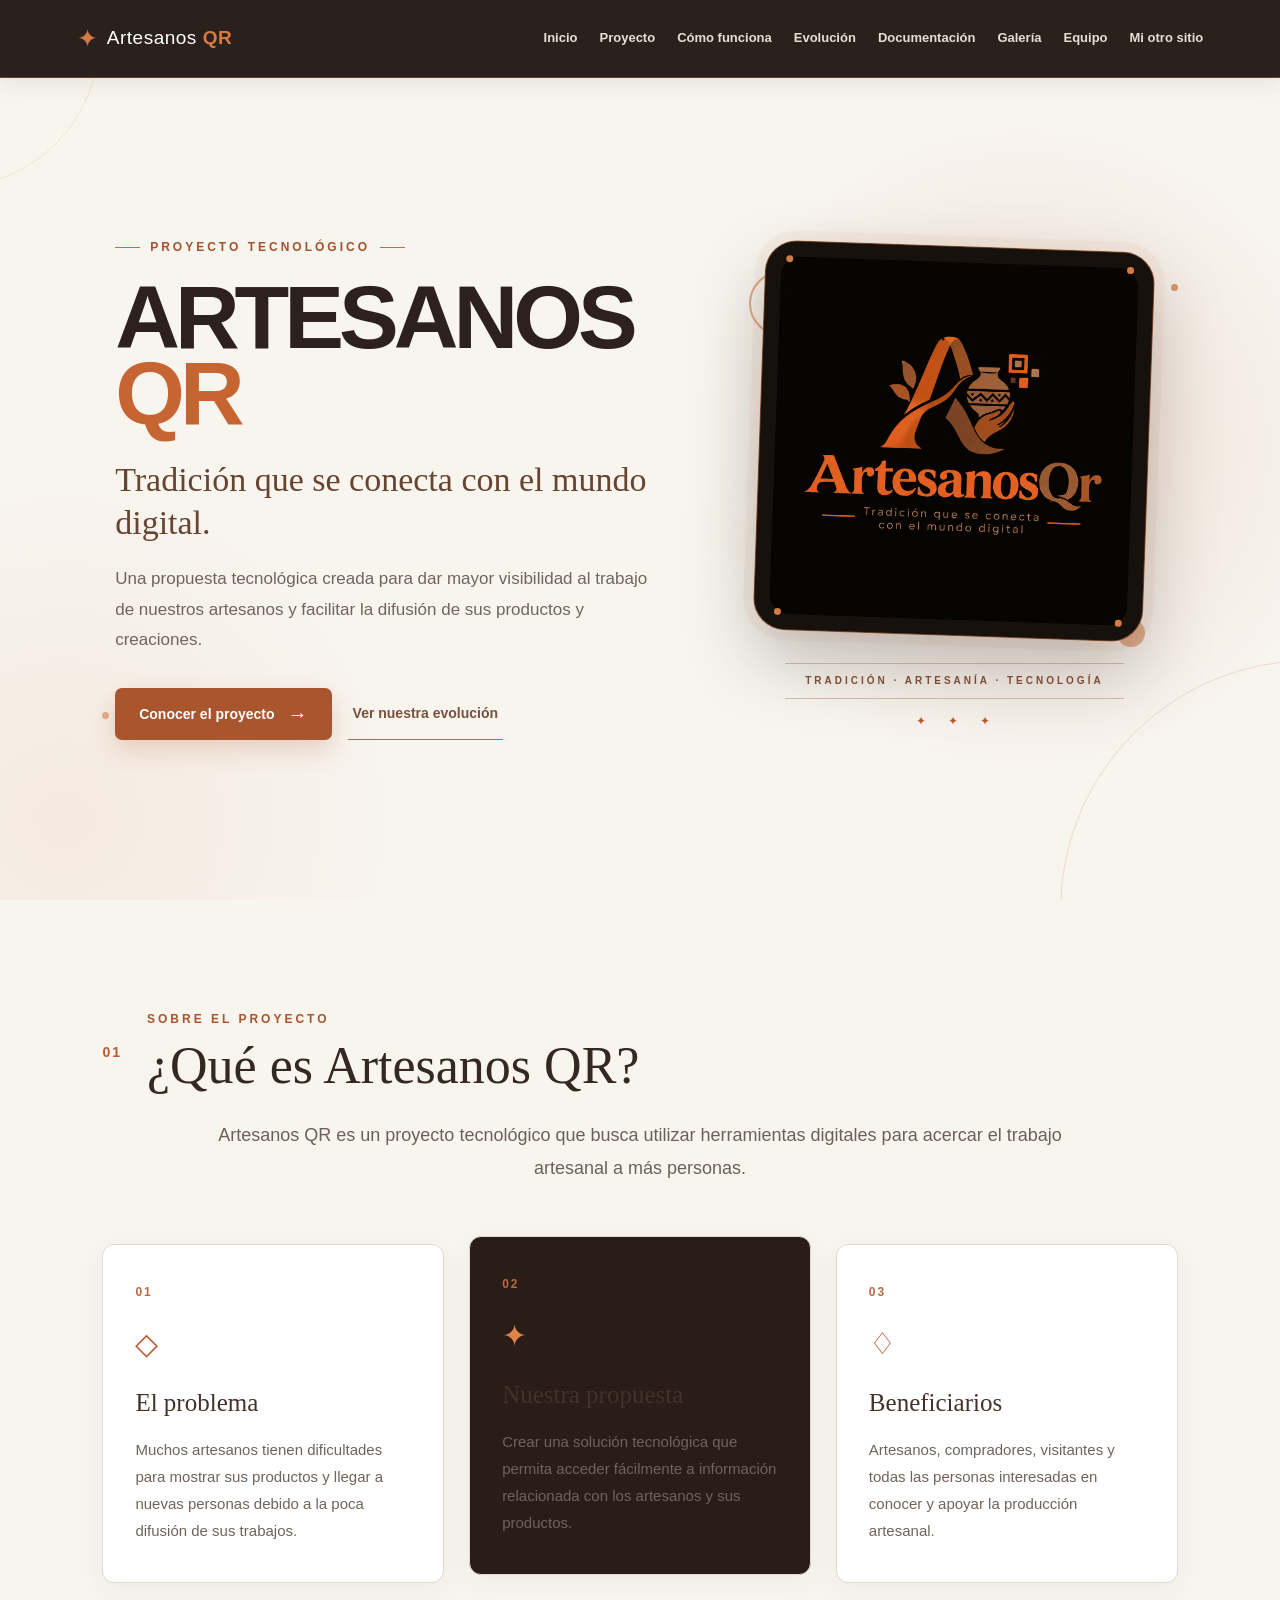
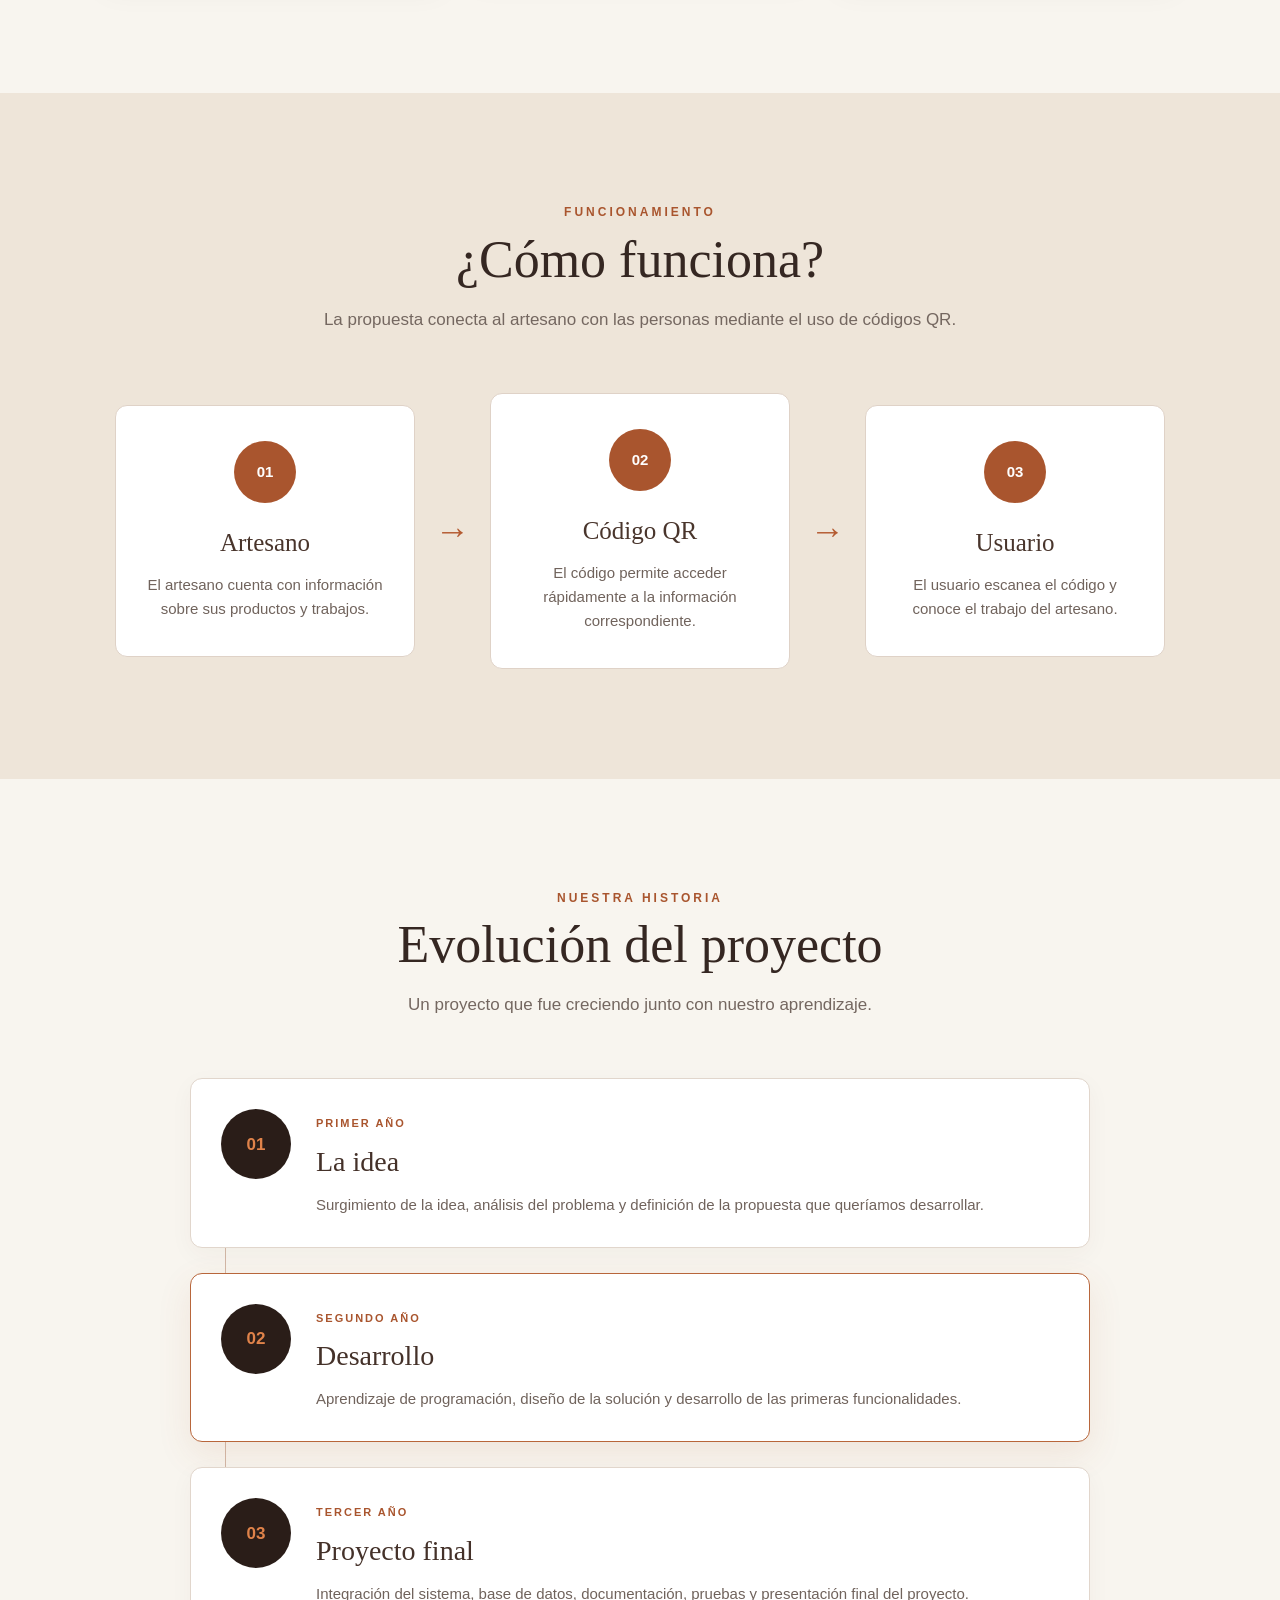
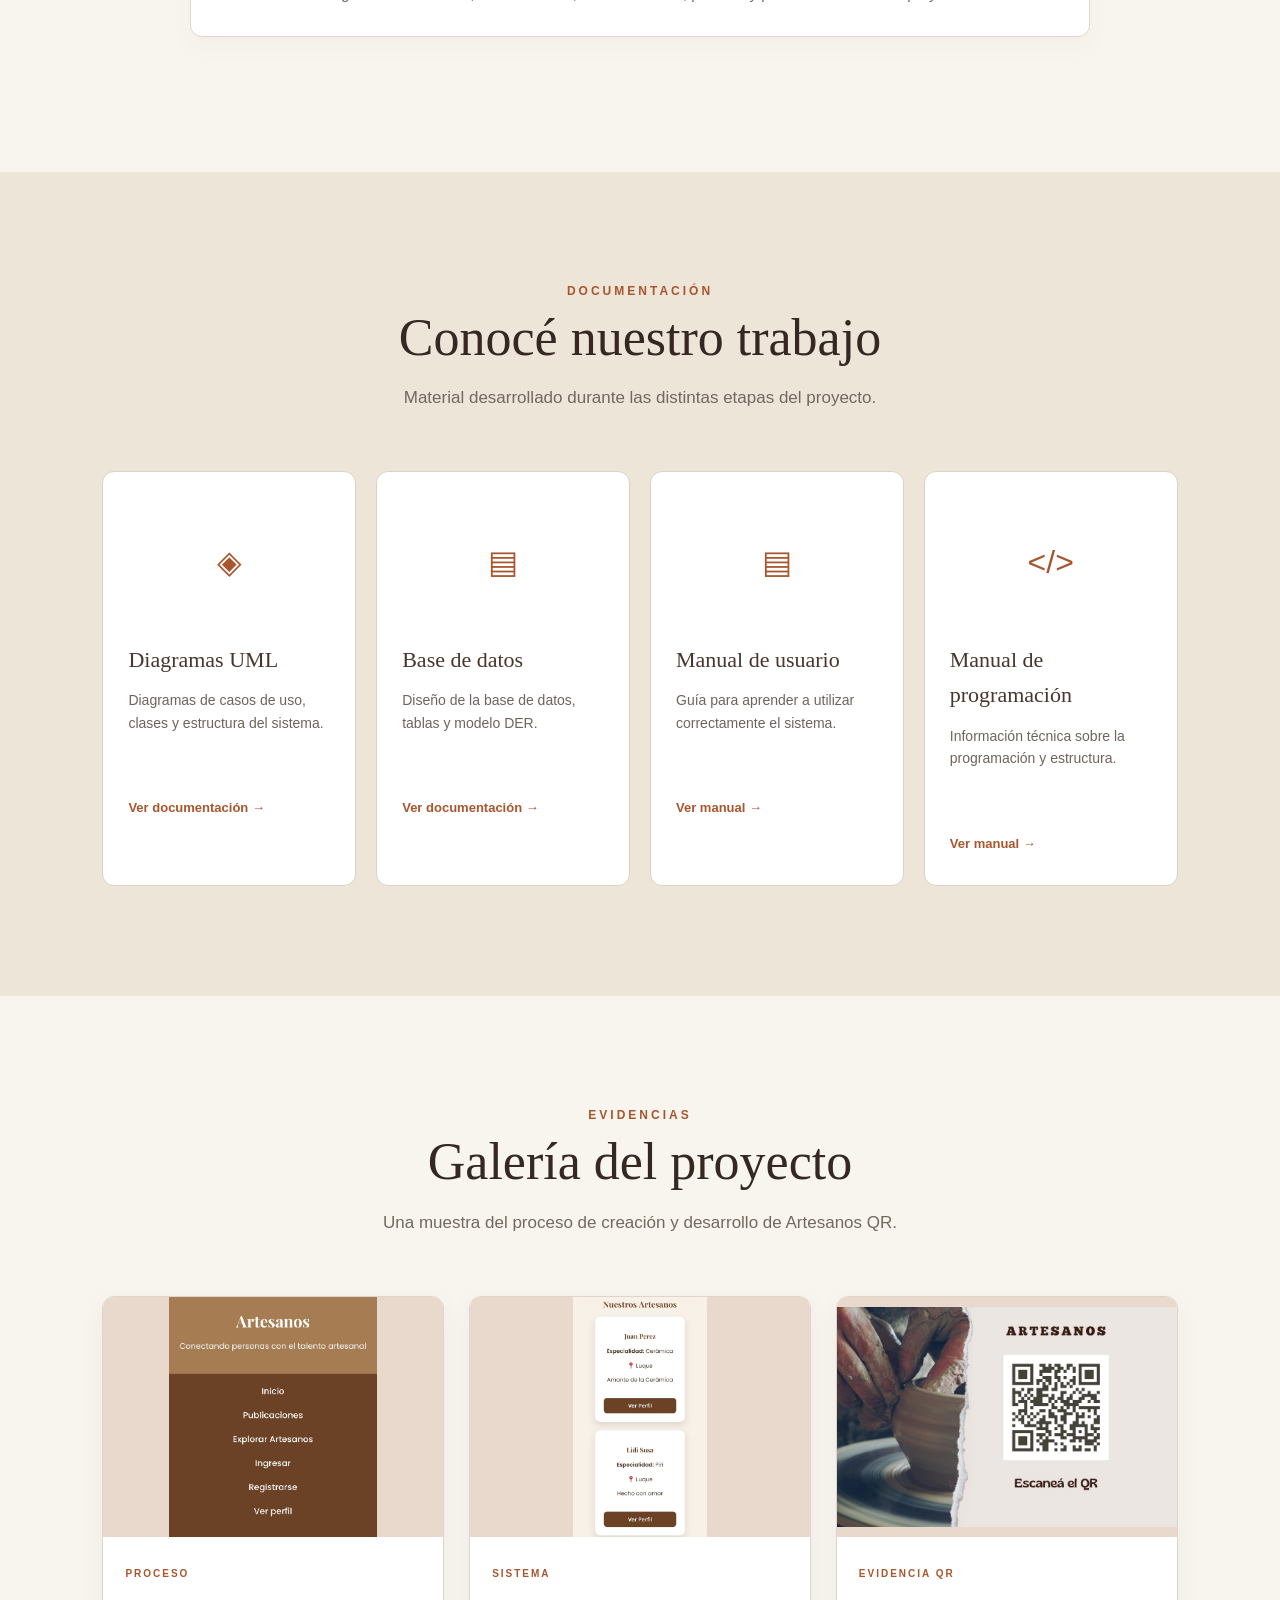
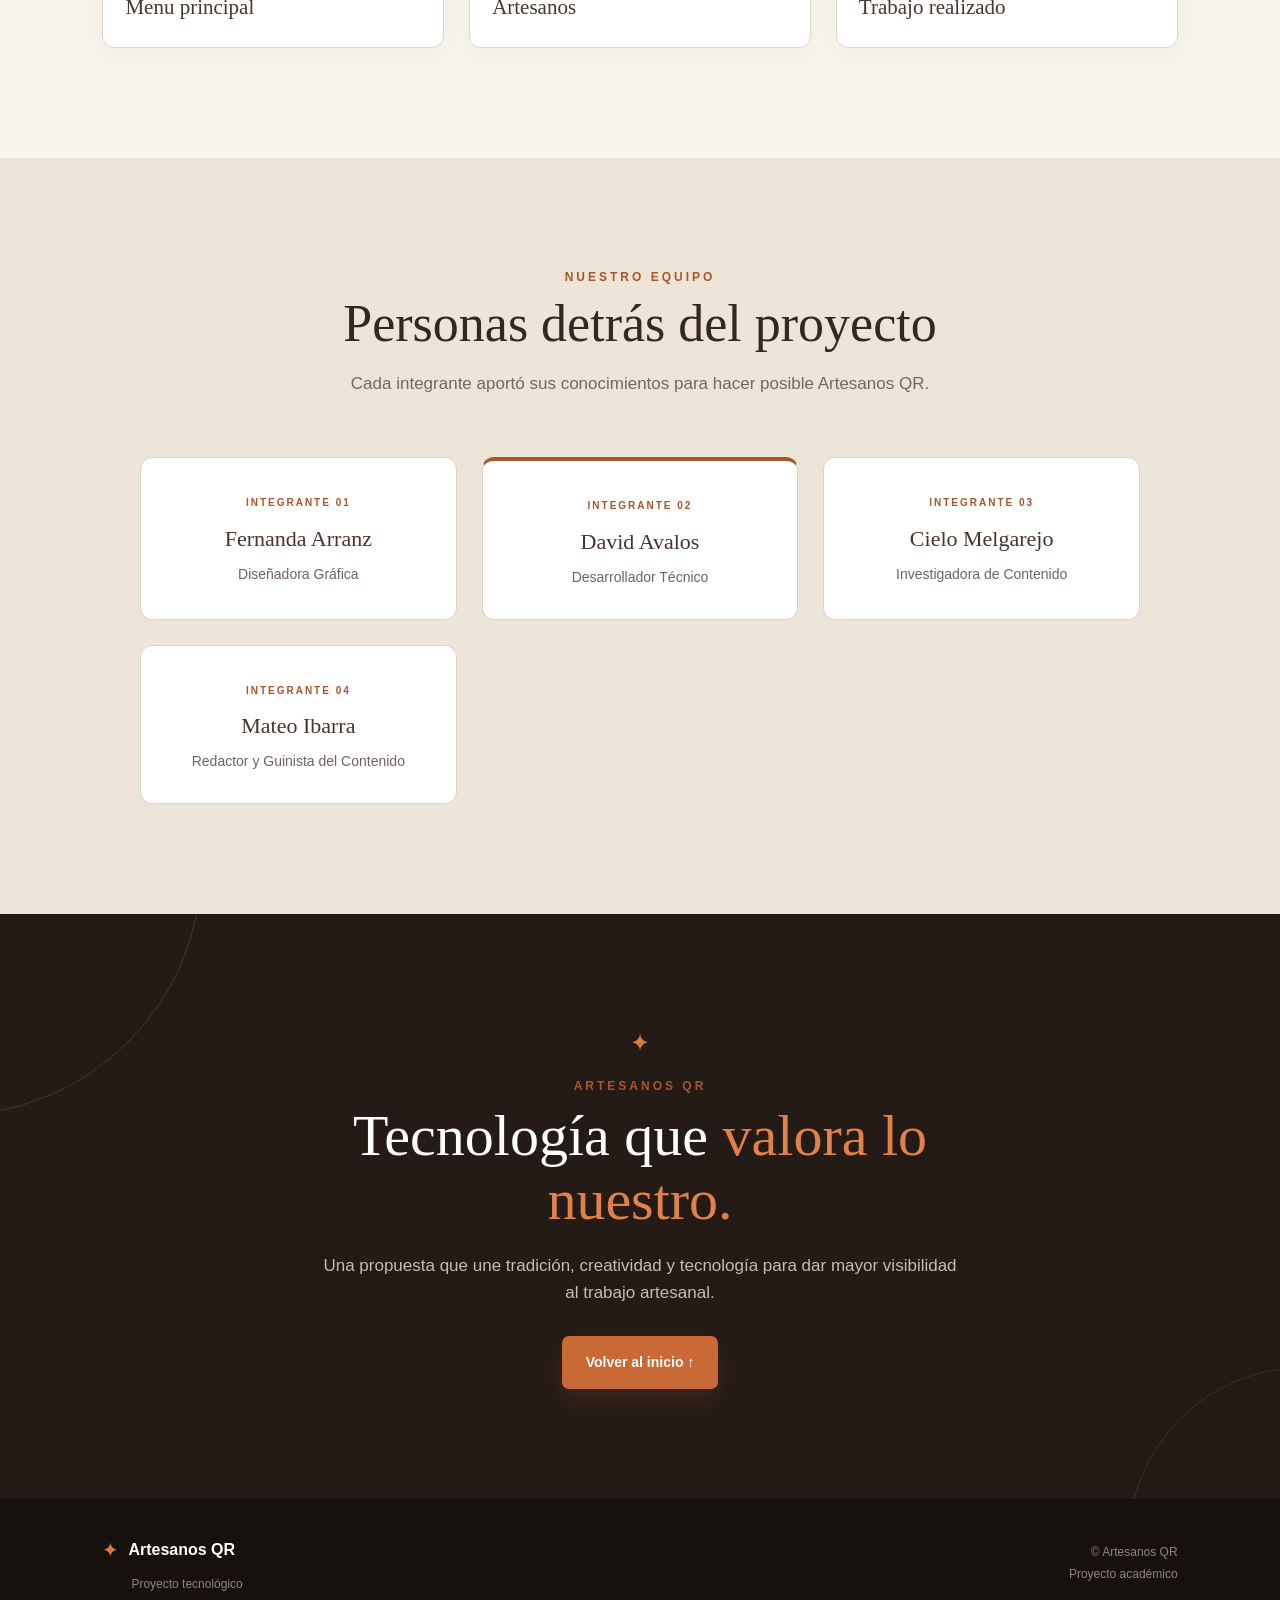
==== commit d598d8c4: "Add files via upload" ====
--- a/index.html
+++ b/index.html
@@ -54,6 +54,10 @@
             <a href="#galeria">Galería</a>
 
             <a href="#equipo">Equipo</a>
+
+            <a href="https://tusitio.com" target="_blank" rel="noopener noreferrer">
+    Mi otro sitio
+            </a>
 
         </nav>
 
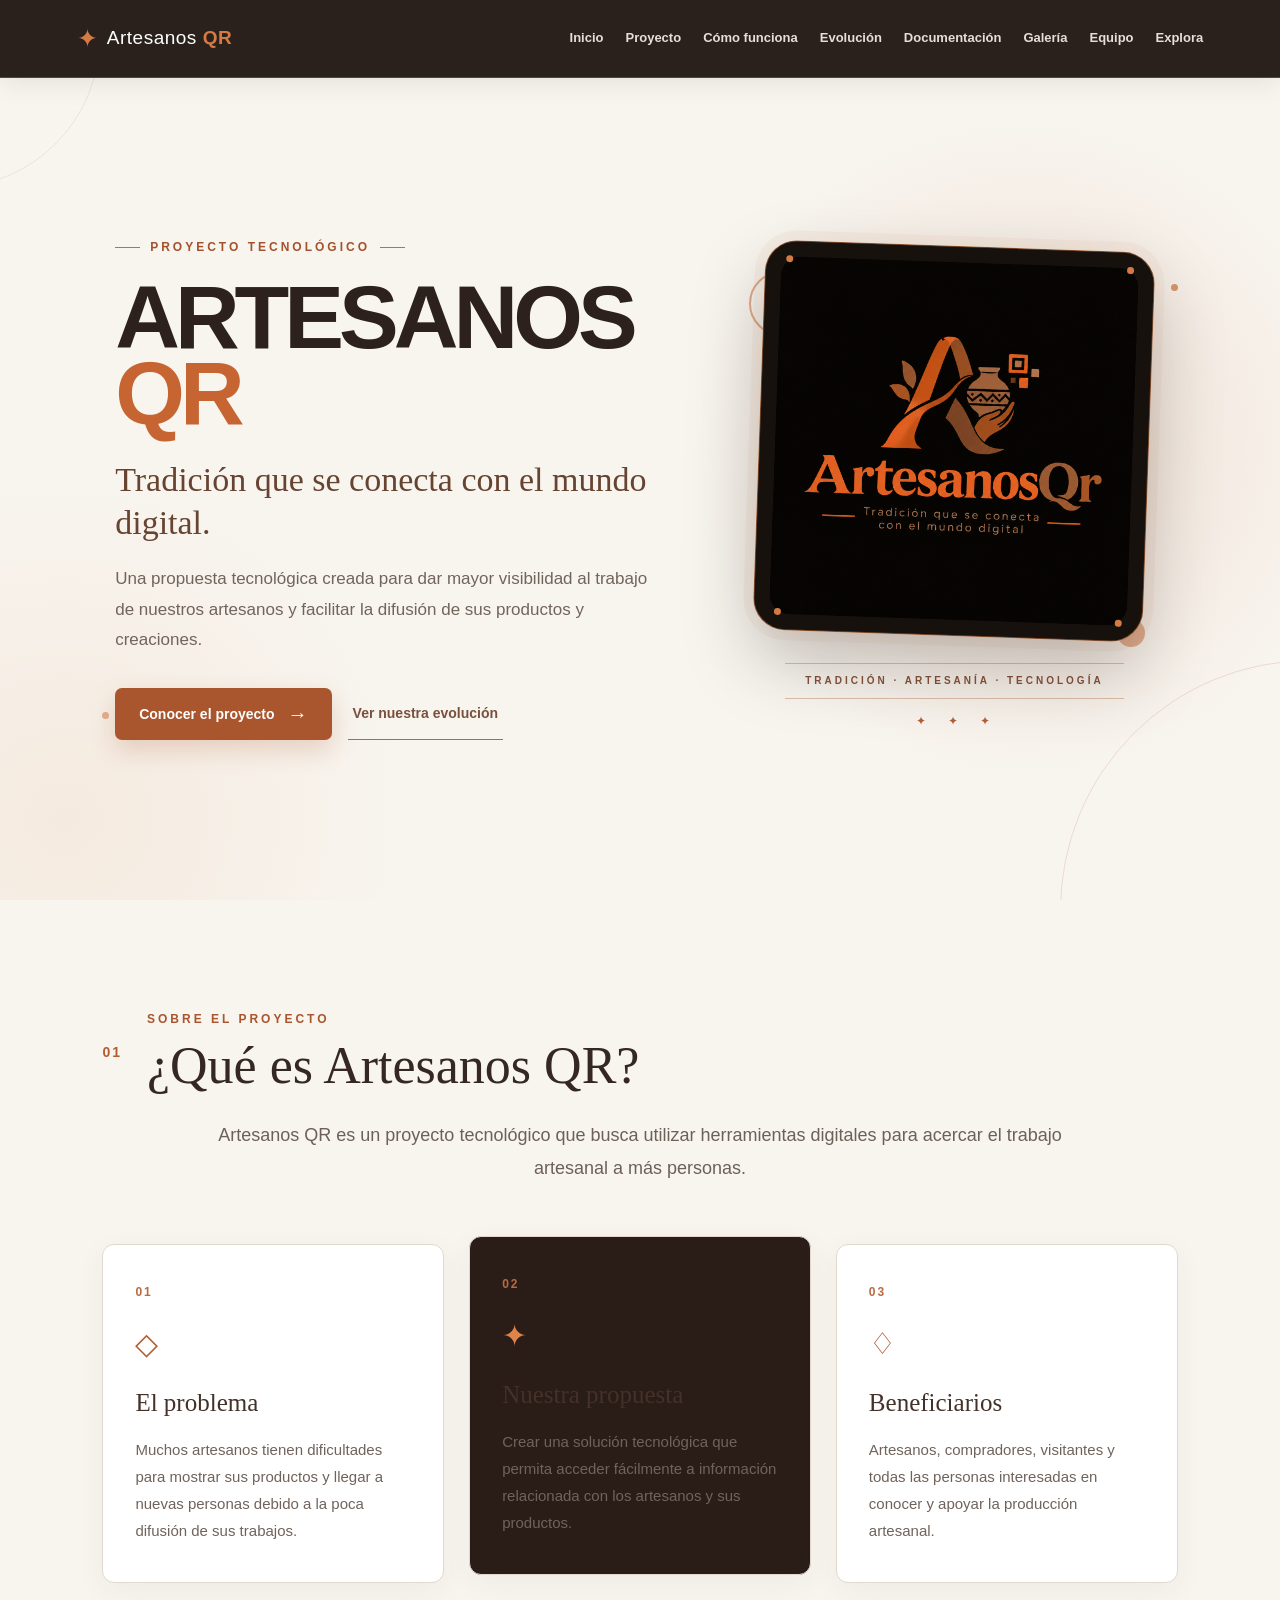
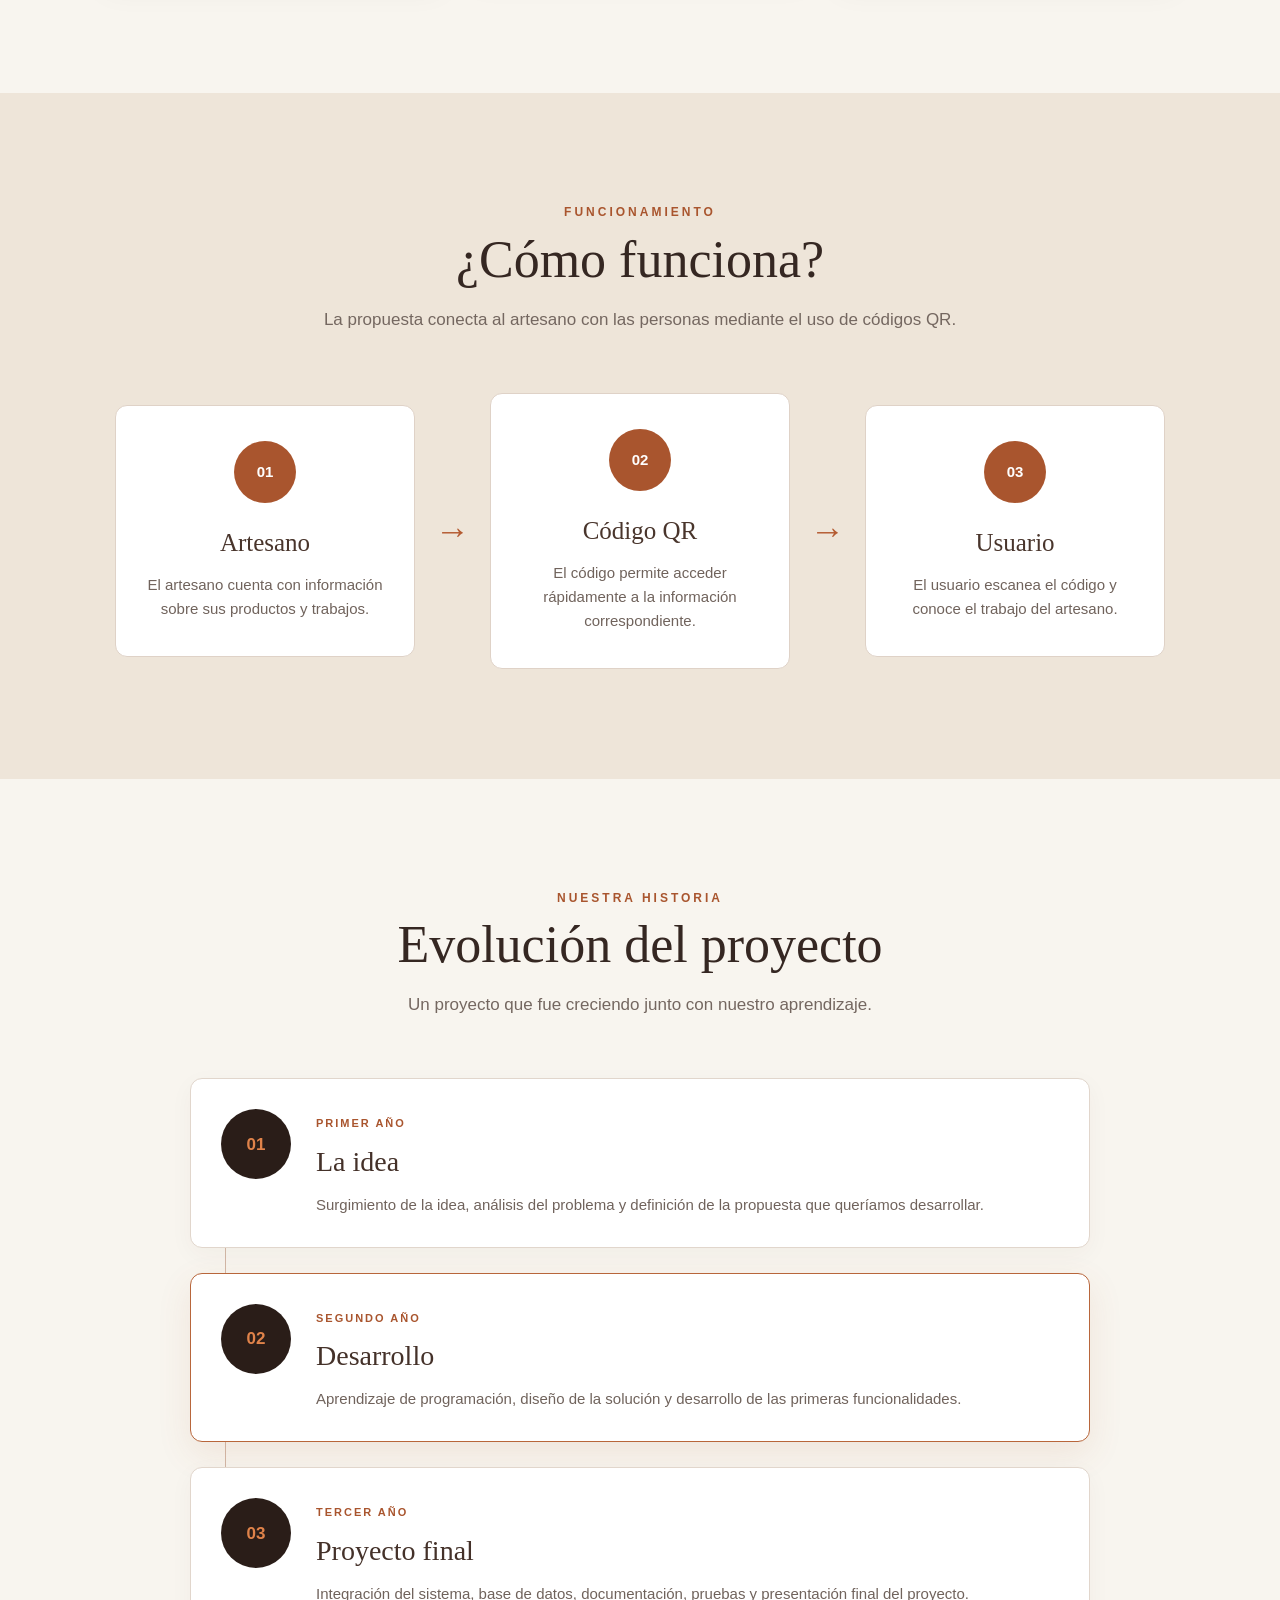
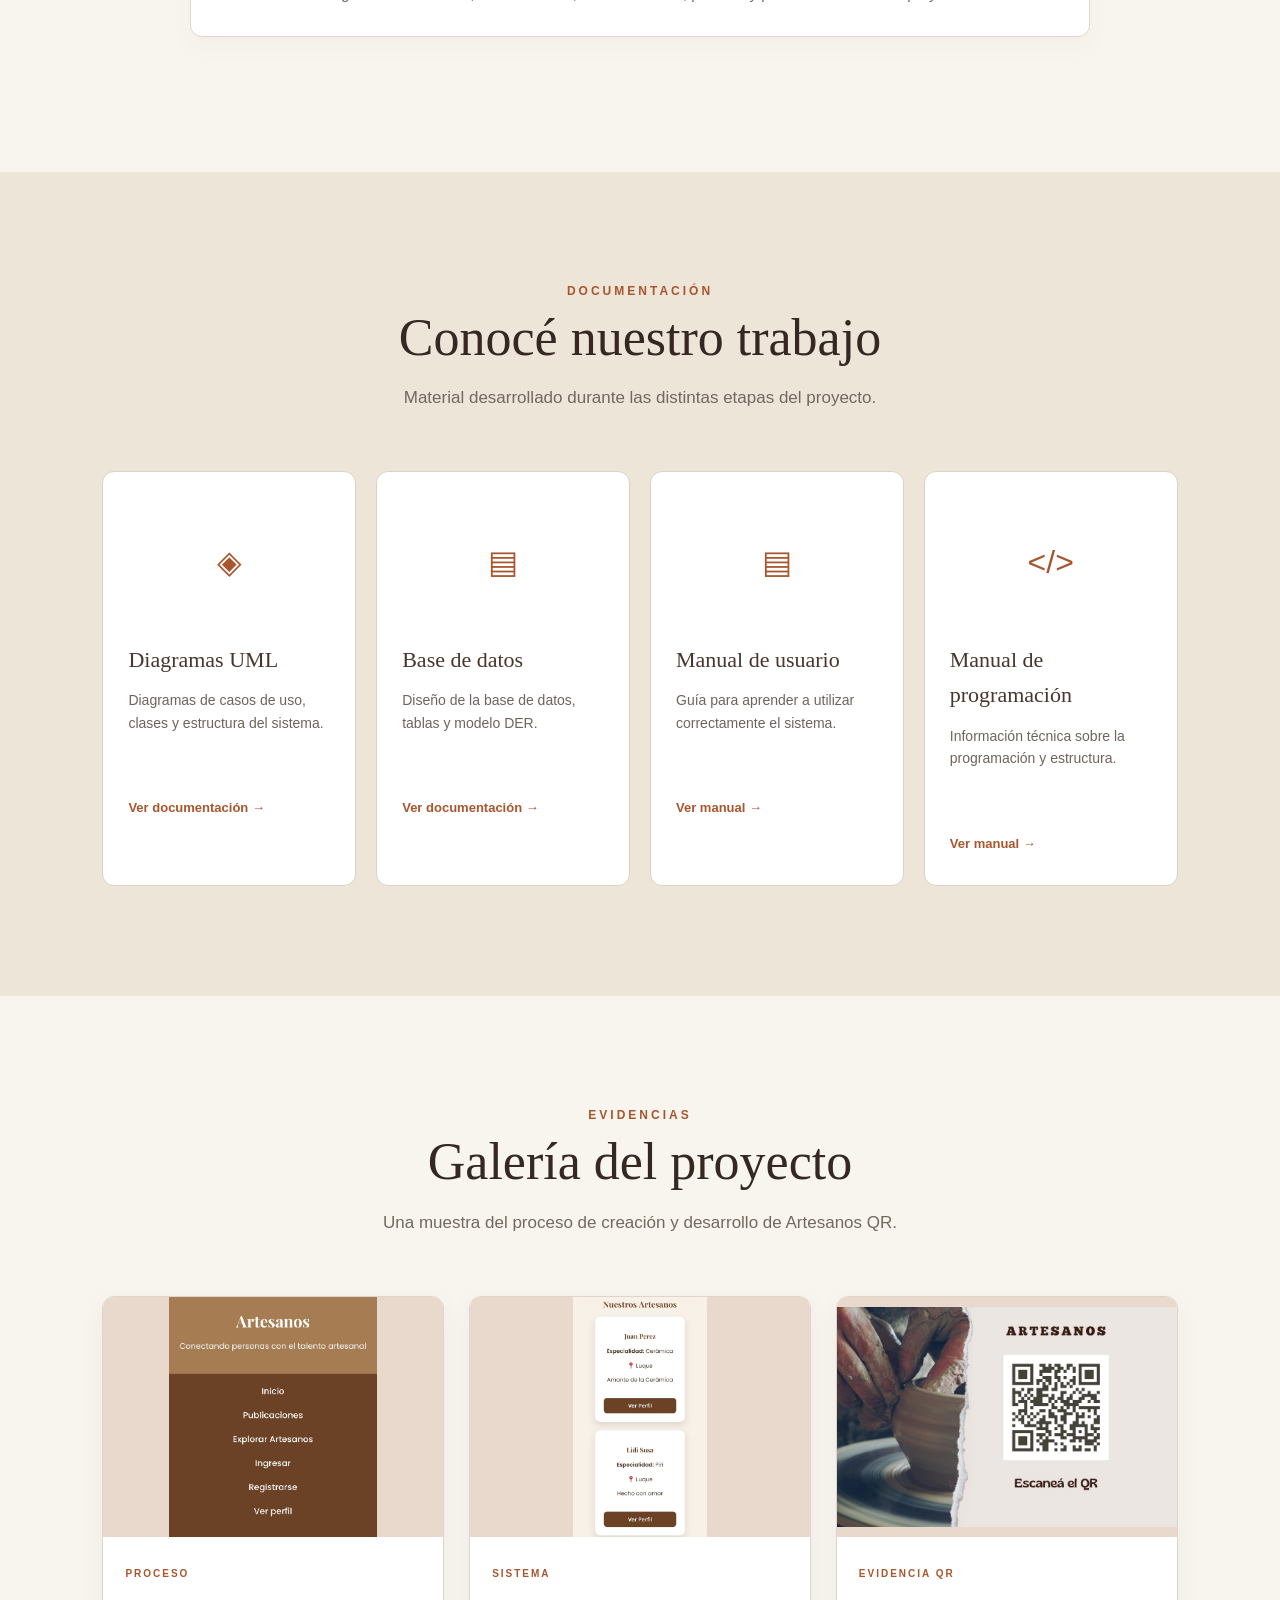
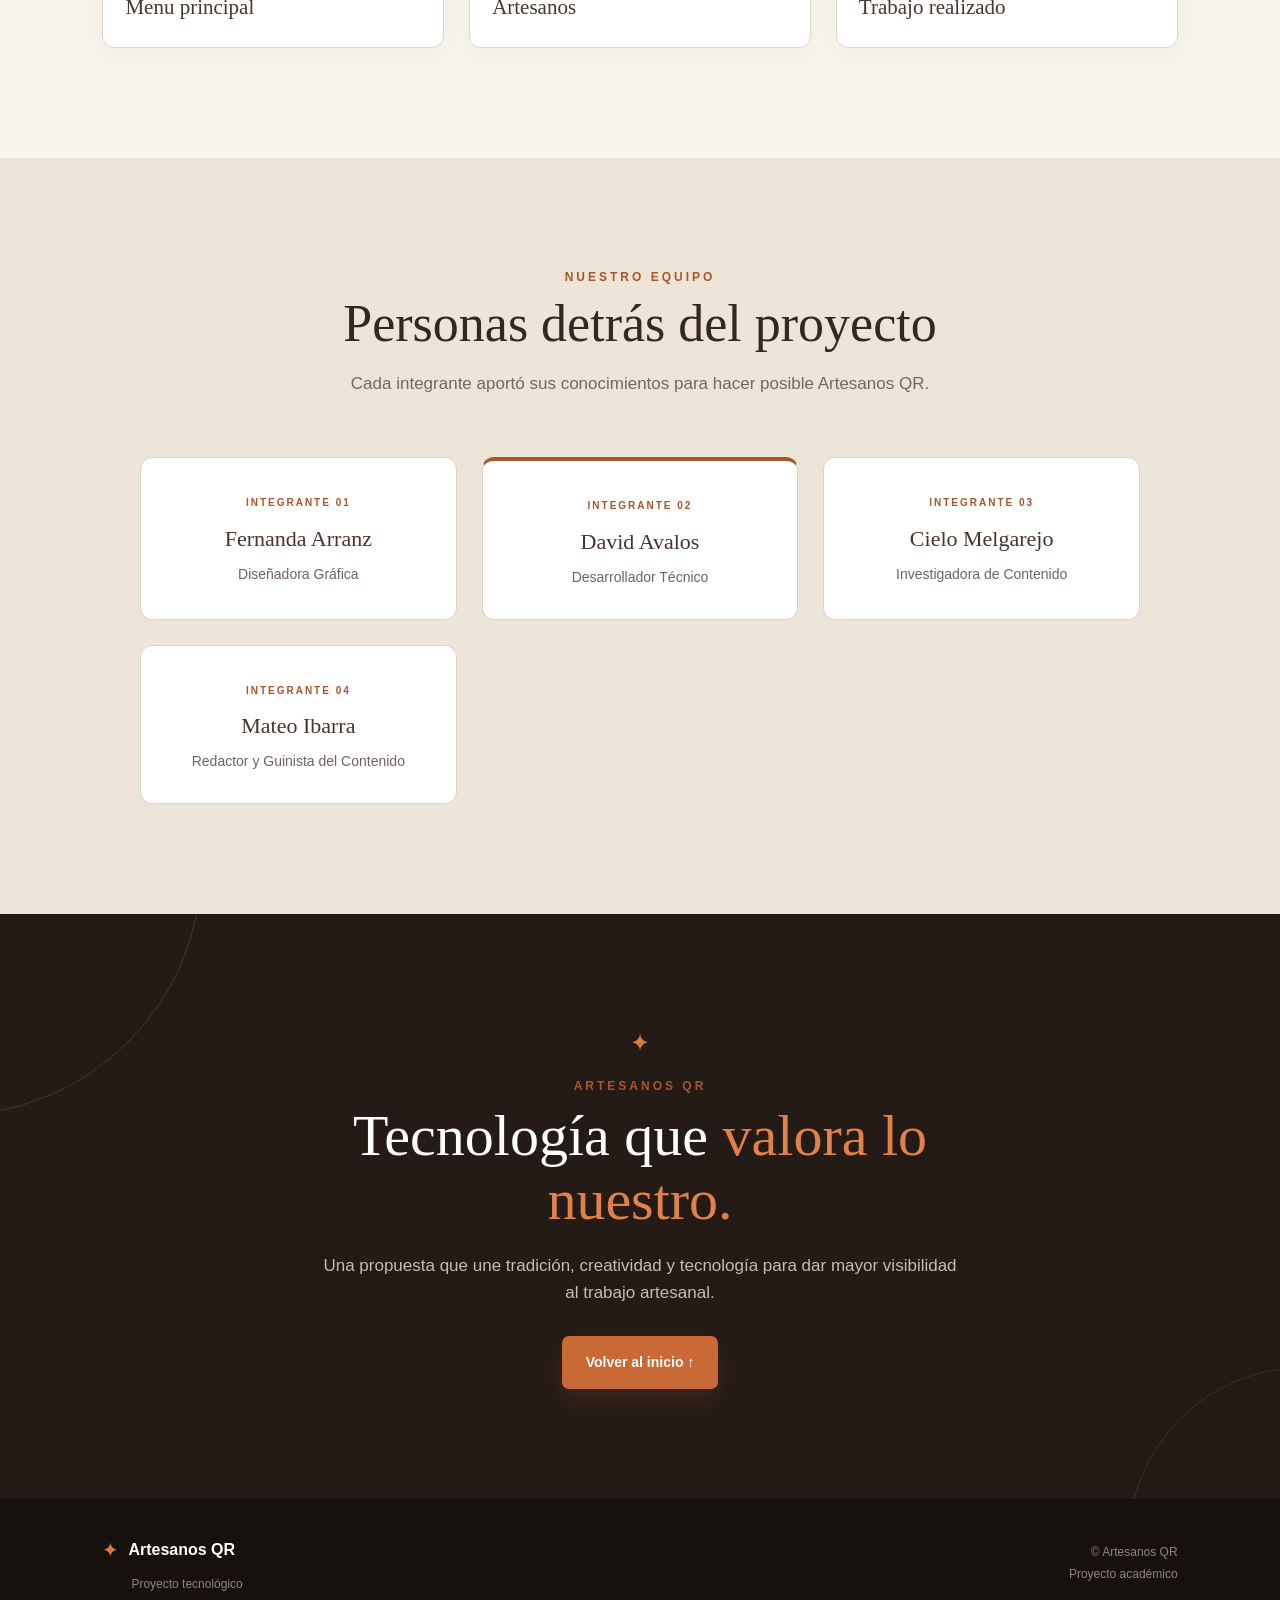
==== commit 5afcc5e4: "Add files via upload" ====
--- a/index.html
+++ b/index.html
@@ -55,9 +55,10 @@
 
             <a href="#equipo">Equipo</a>
 
-            <a href="https://tusitio.com" target="_blank" rel="noopener noreferrer">
-    Mi otro sitio
+            <a href="https://artesanos-web-g8e2.onrender.com" target="_blank" rel="noopener noreferrer">
+                         Explora
             </a>
+
 
         </nav>
 
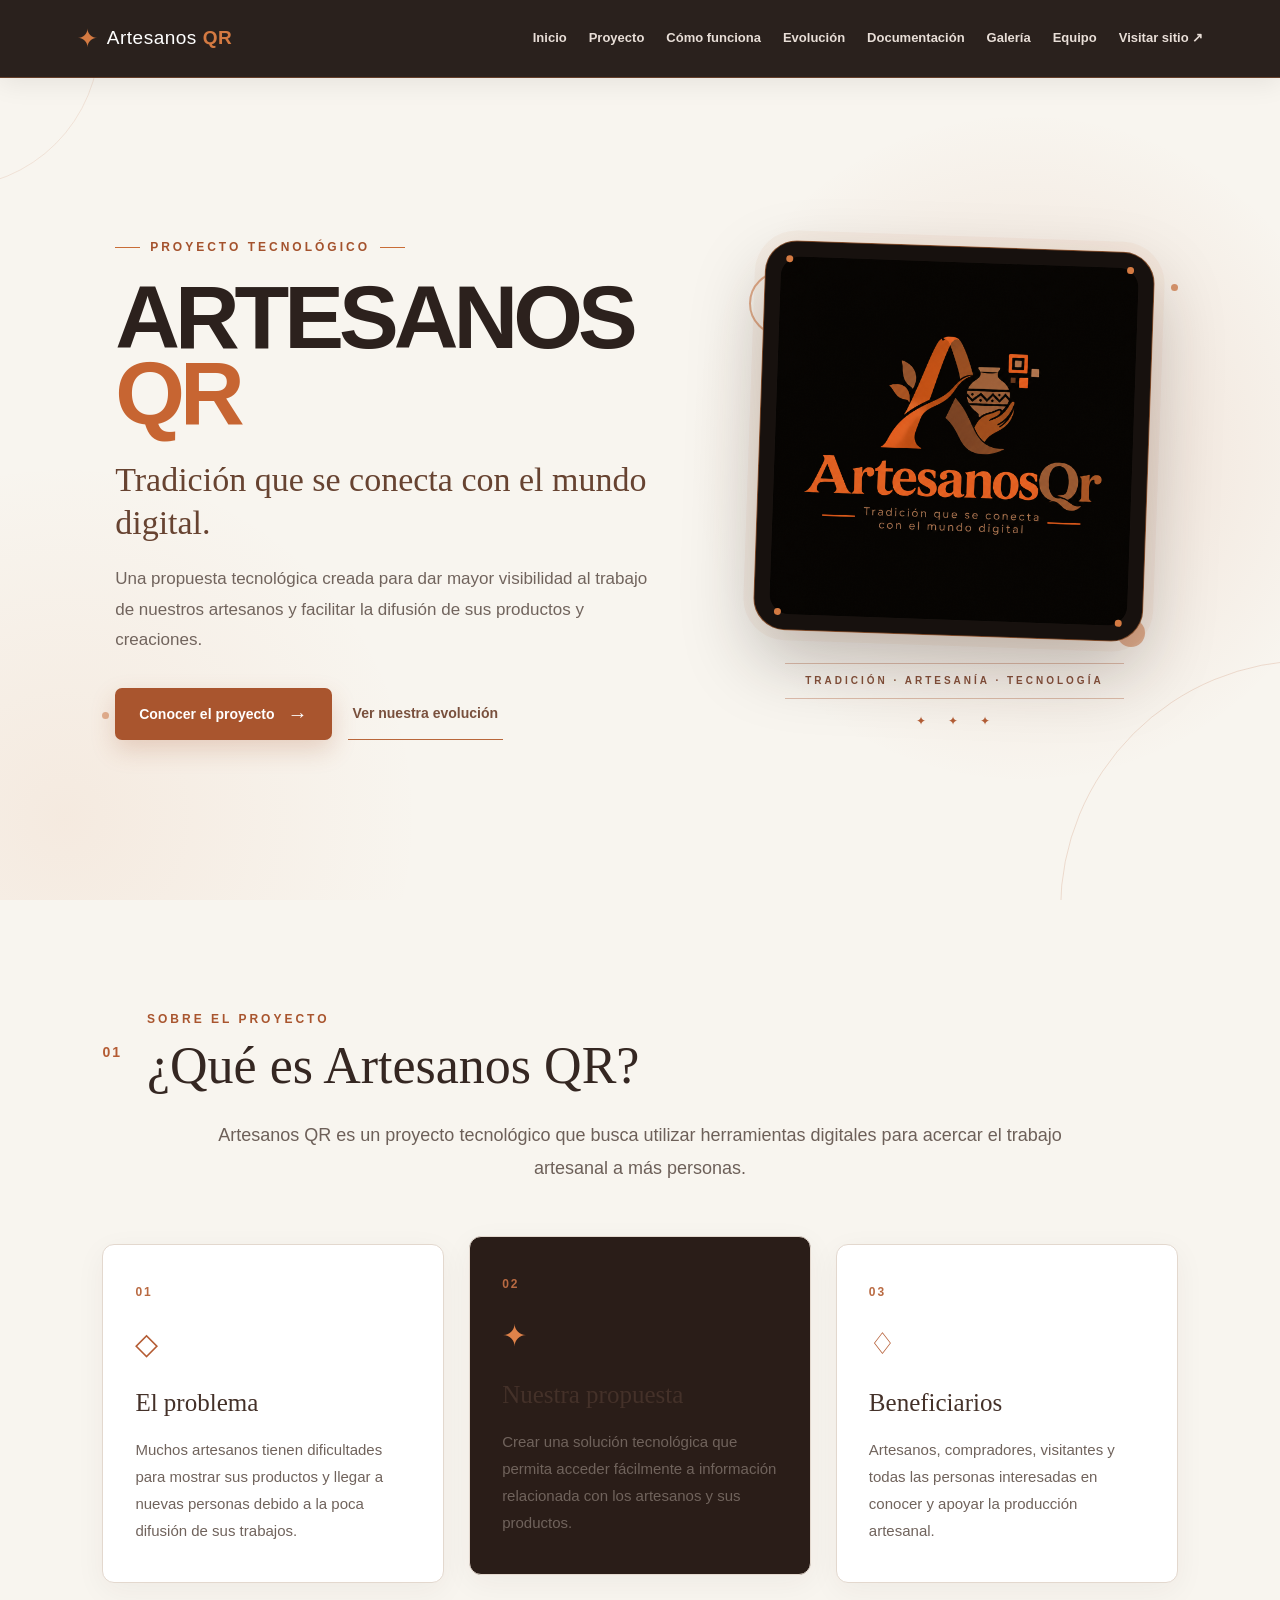
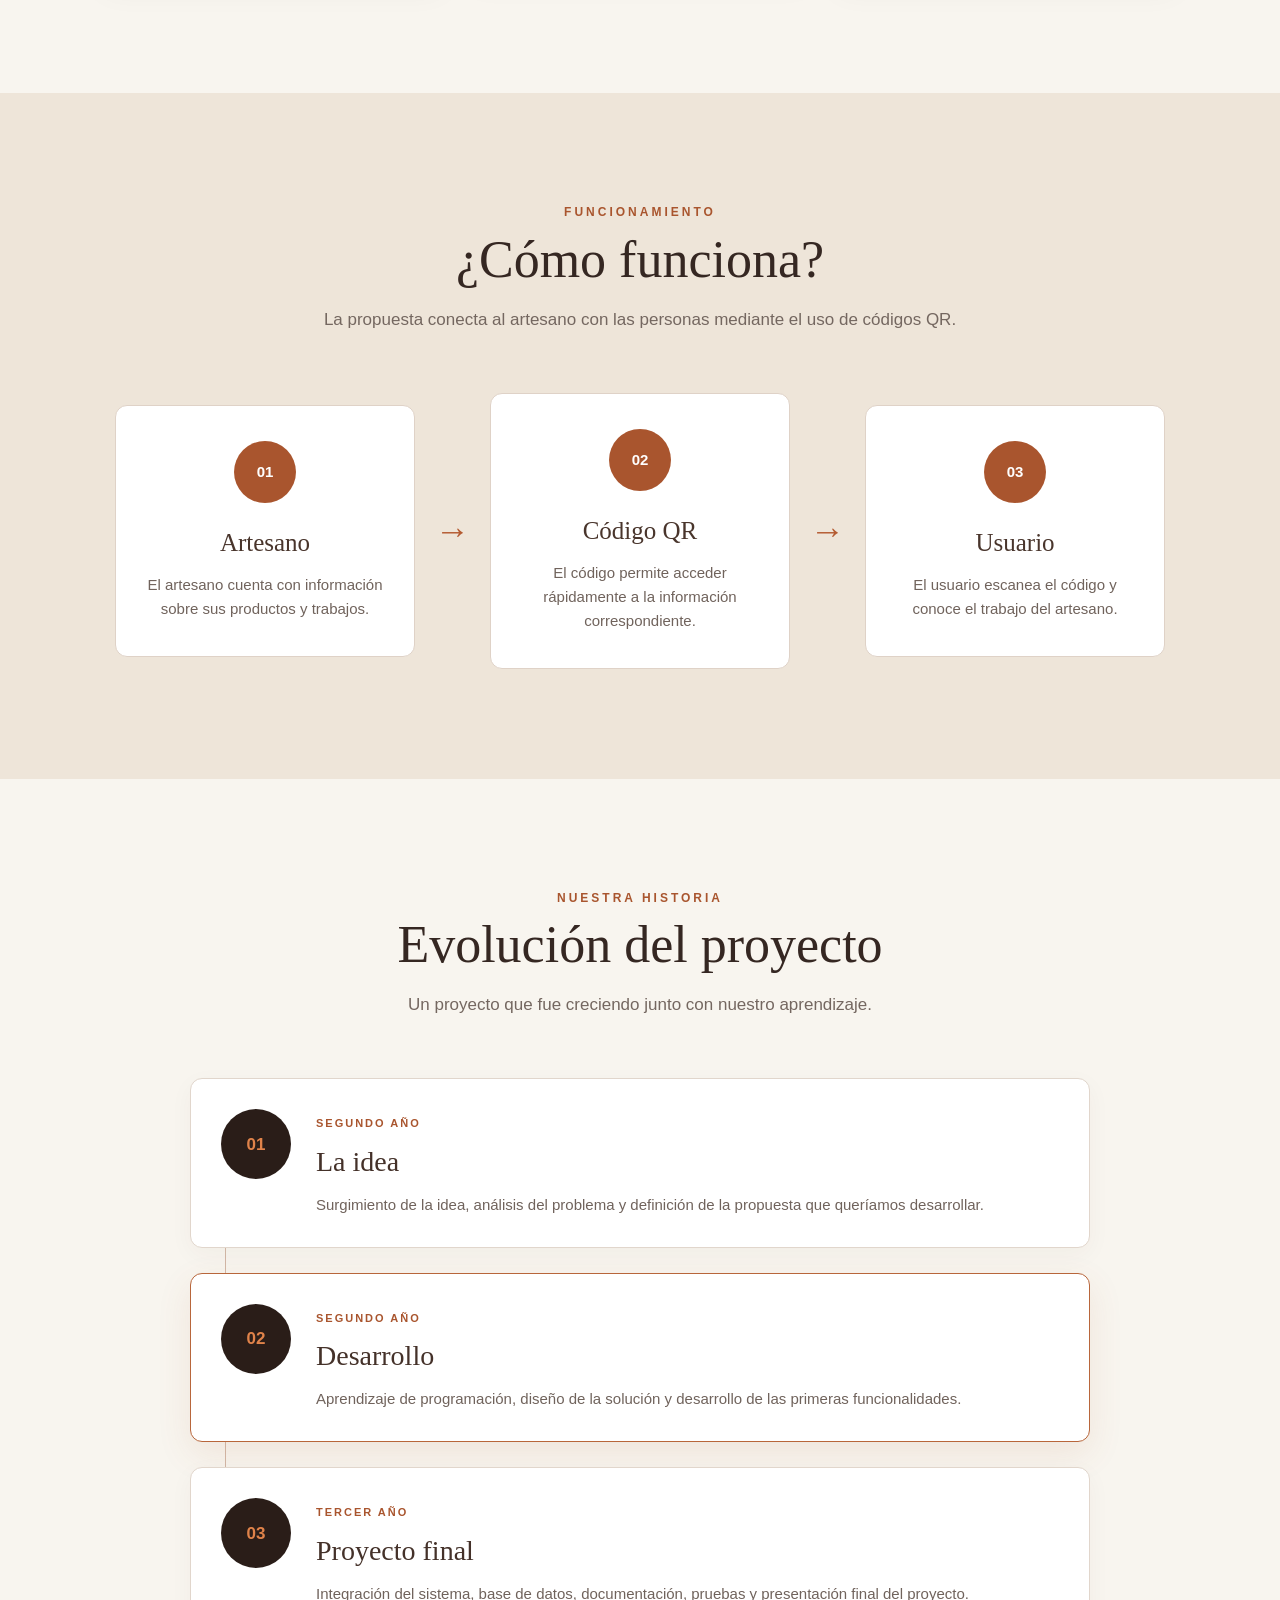
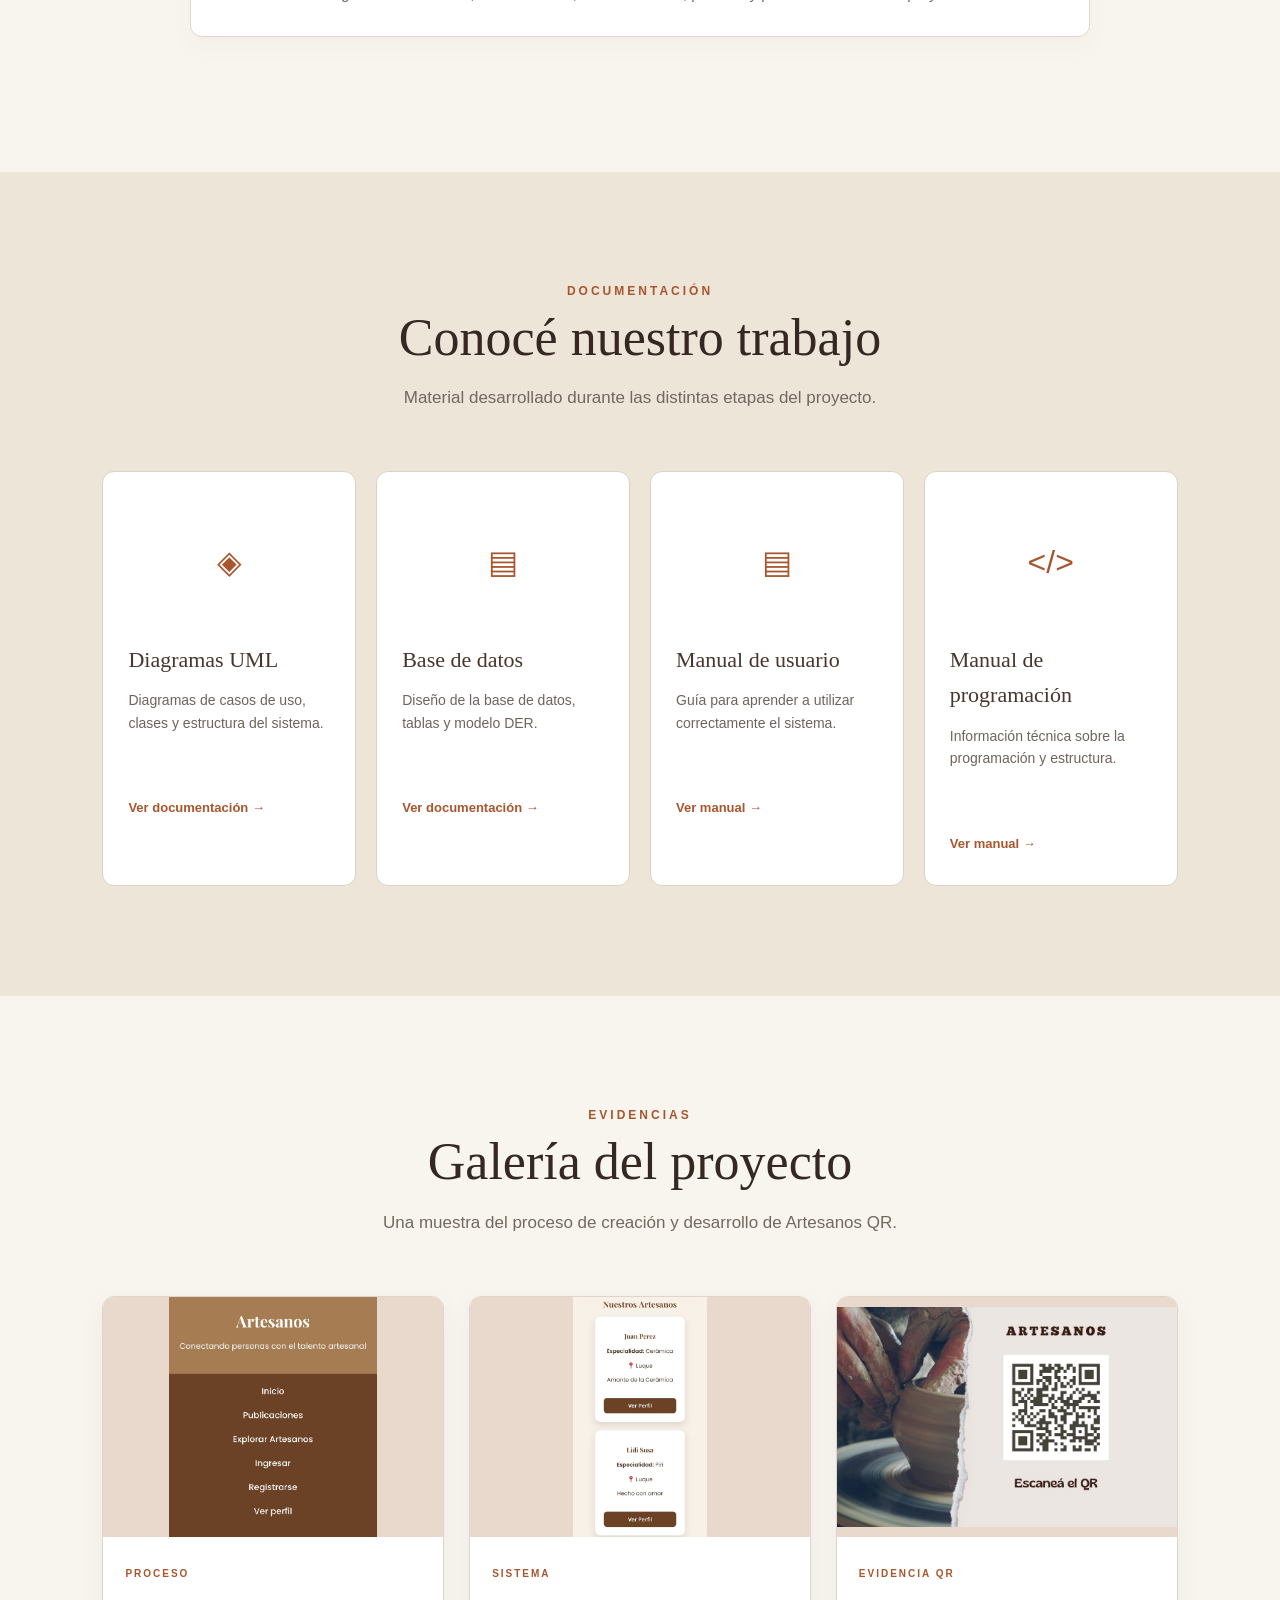
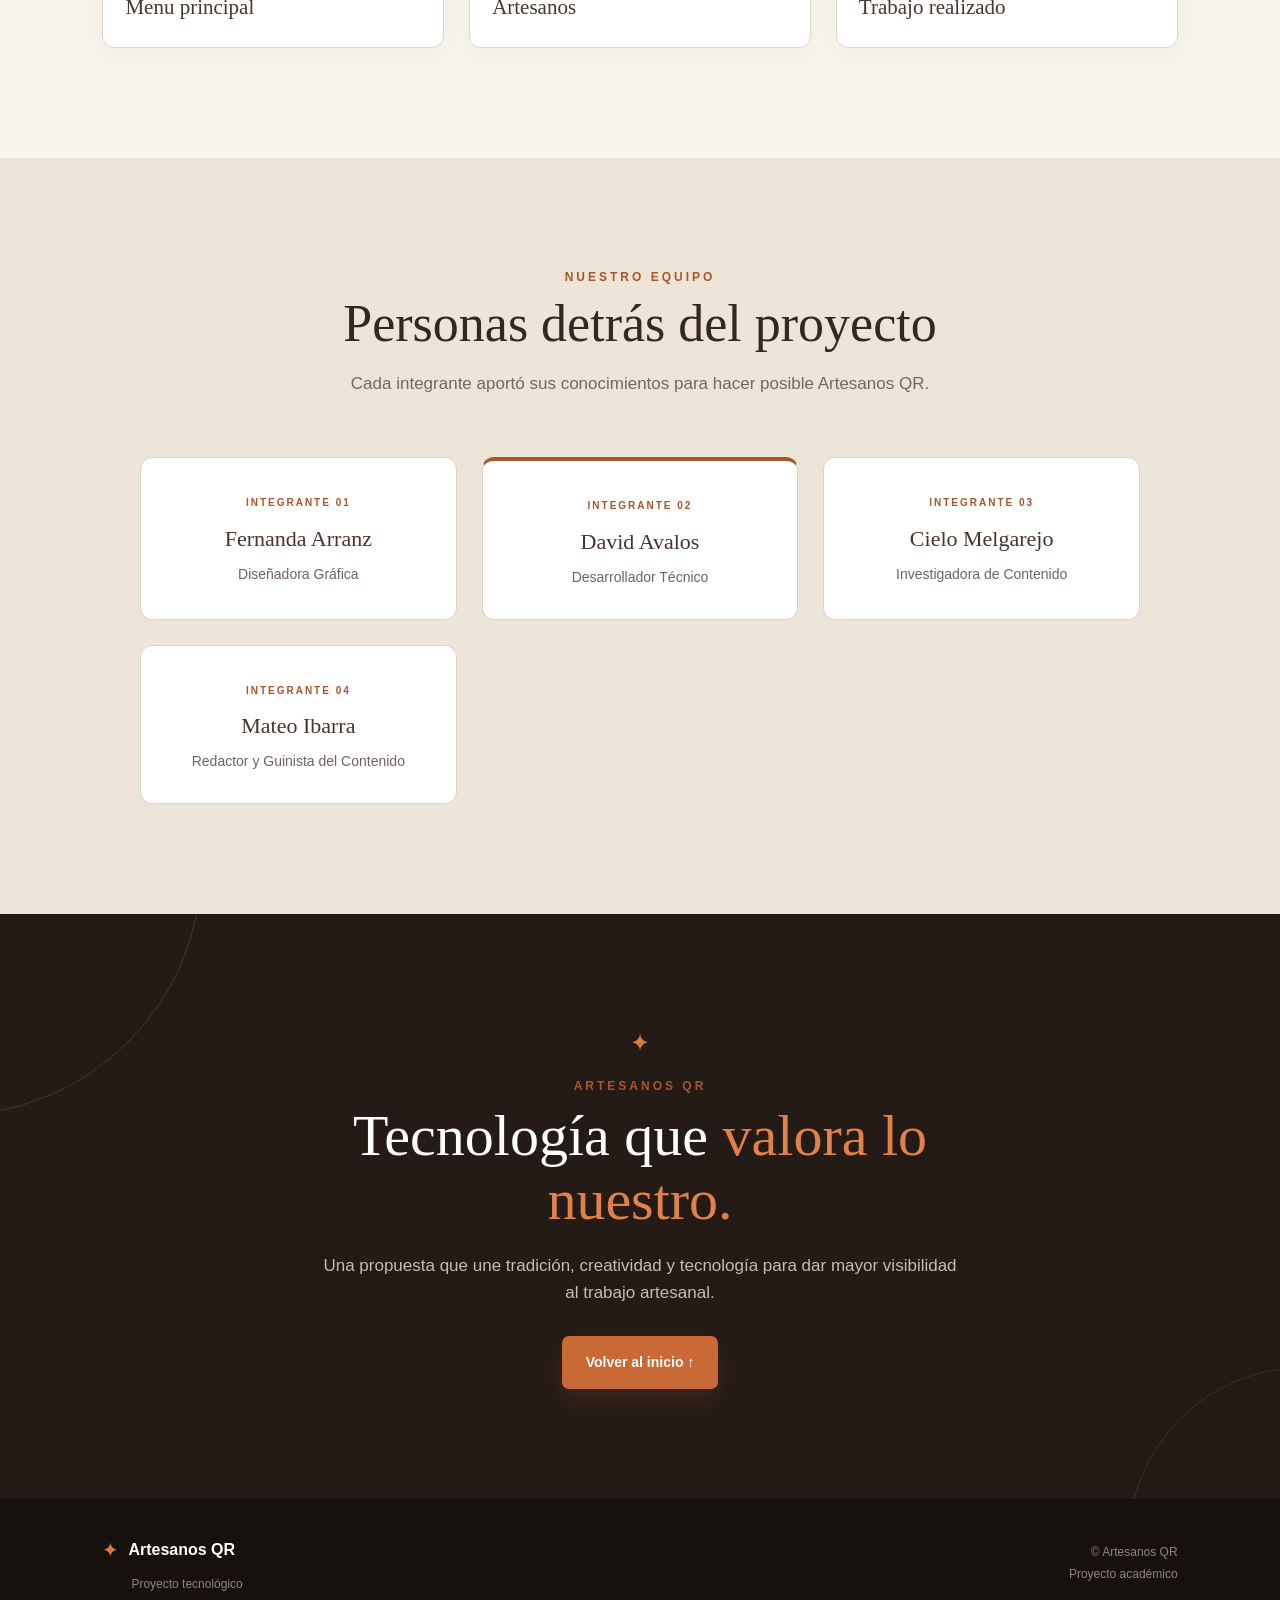
==== commit c59a1fdd: "Add files via upload" ====
--- a/index.html
+++ b/index.html
@@ -54,10 +54,16 @@
             <a href="#galeria">Galería</a>
 
             <a href="#equipo">Equipo</a>
-
-            <a href="https://artesanos-web-g8e2.onrender.com" target="_blank" rel="noopener noreferrer">
-                         Explora
-            </a>
+    <a href="https://artesanos-web-g8e2.onrender.com"
+   class="menu-cta"
+   target="_blank"
+   rel="noopener noreferrer"
+   aria-label="Visitar el sitio web de Artesanos QR">
+
+    <span>Visitar sitio</span>
+    <span class="menu-cta-icon" aria-hidden="true">↗</span>
+
+</a>
 
 
         </nav>
@@ -228,7 +234,7 @@
                 <div>
 
                     <p class="etiqueta">
-                        SOBRE EL PROYECTO
+                       SOBRE EL PROYECTO
                     </p>
 
                     <h2>
@@ -481,7 +487,7 @@
                     <div class="timeline-contenido">
 
                         <span>
-                            PRIMER AÑO
+                            SEGUNDO AÑO
                         </span>
 
                         <h3>
